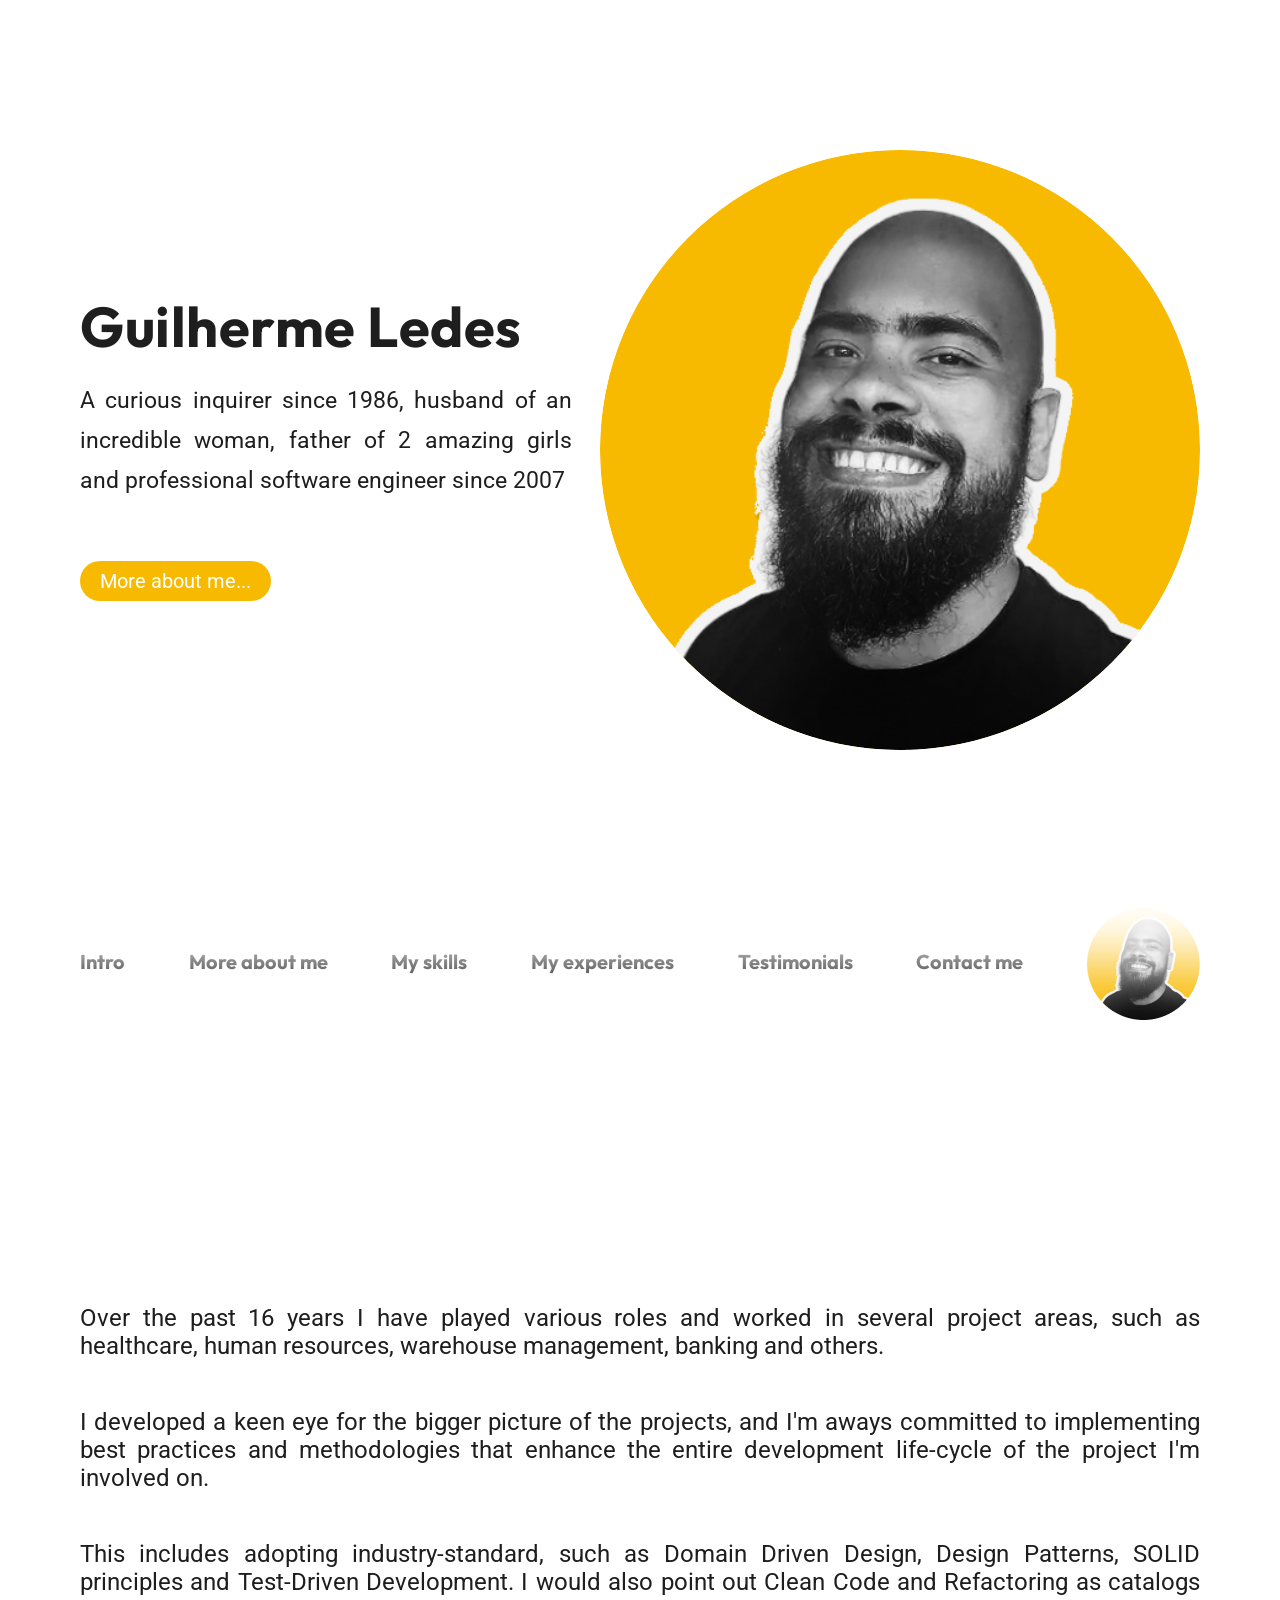
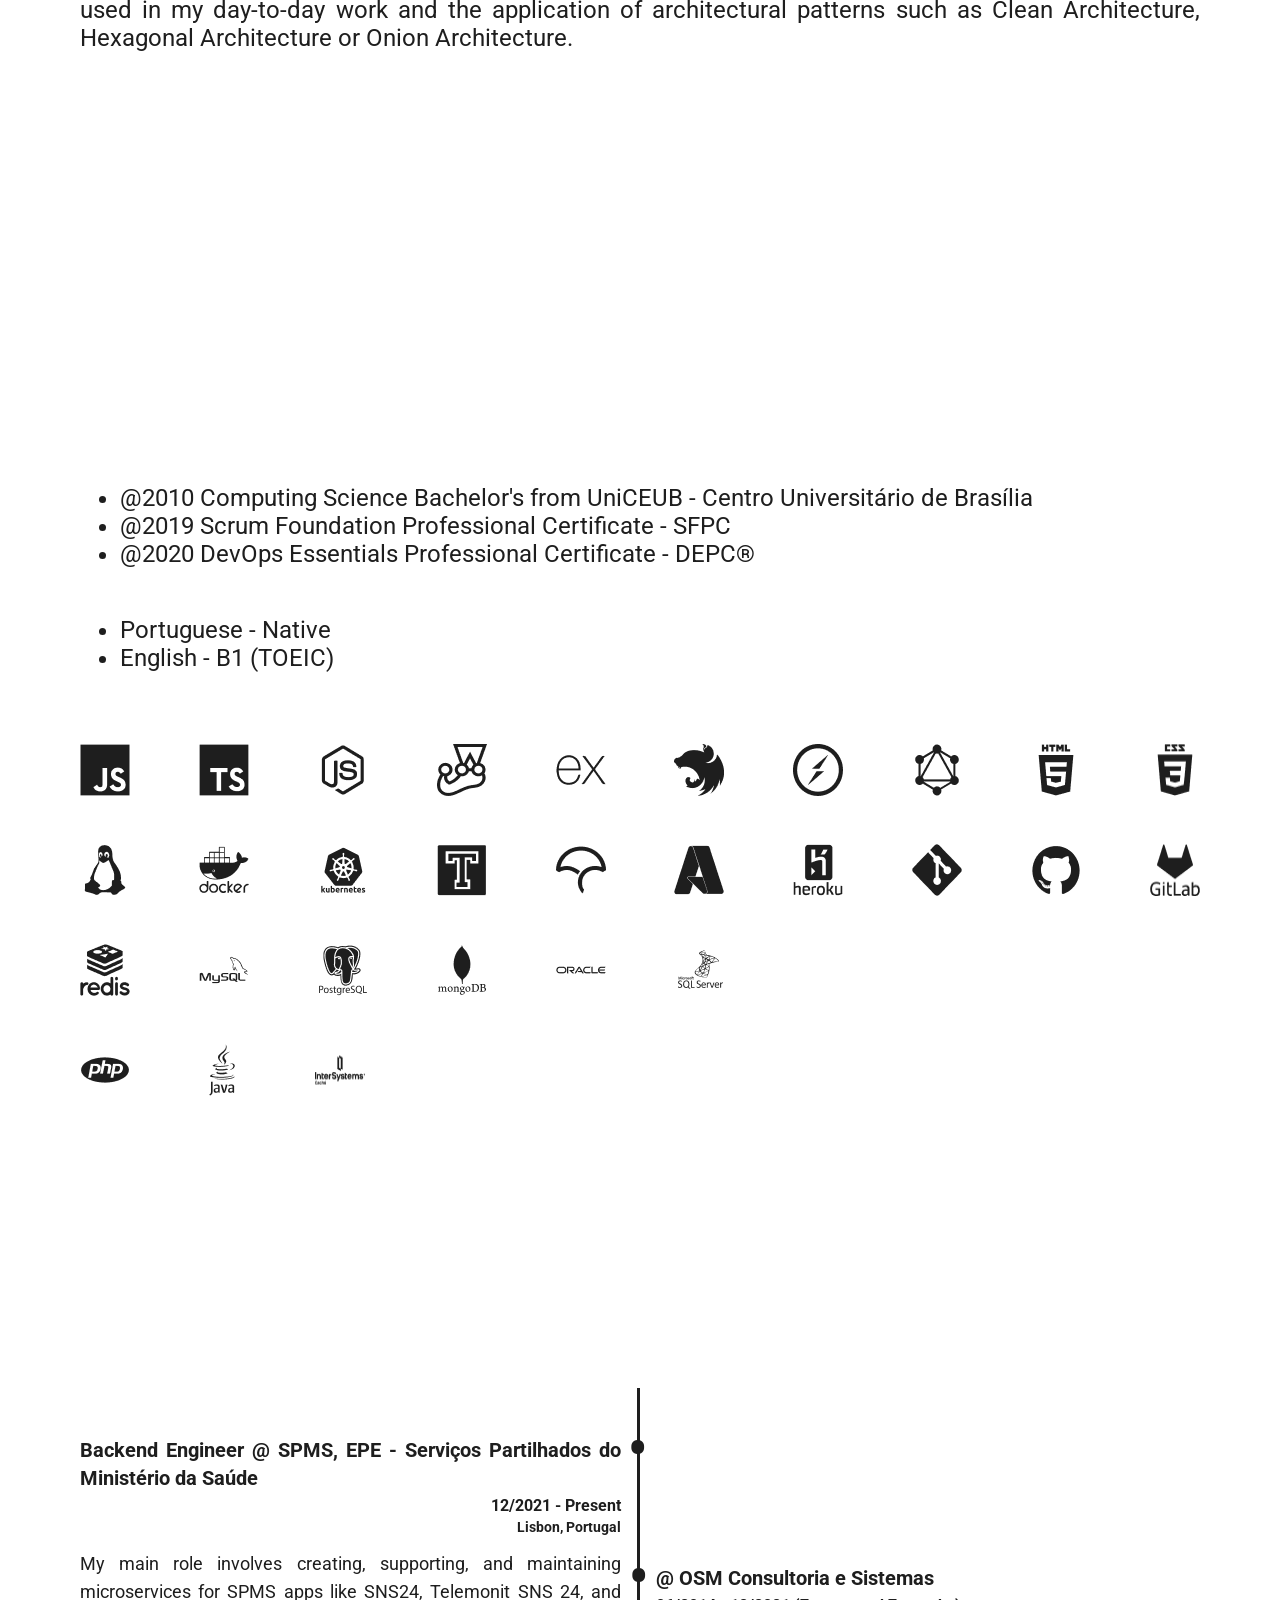
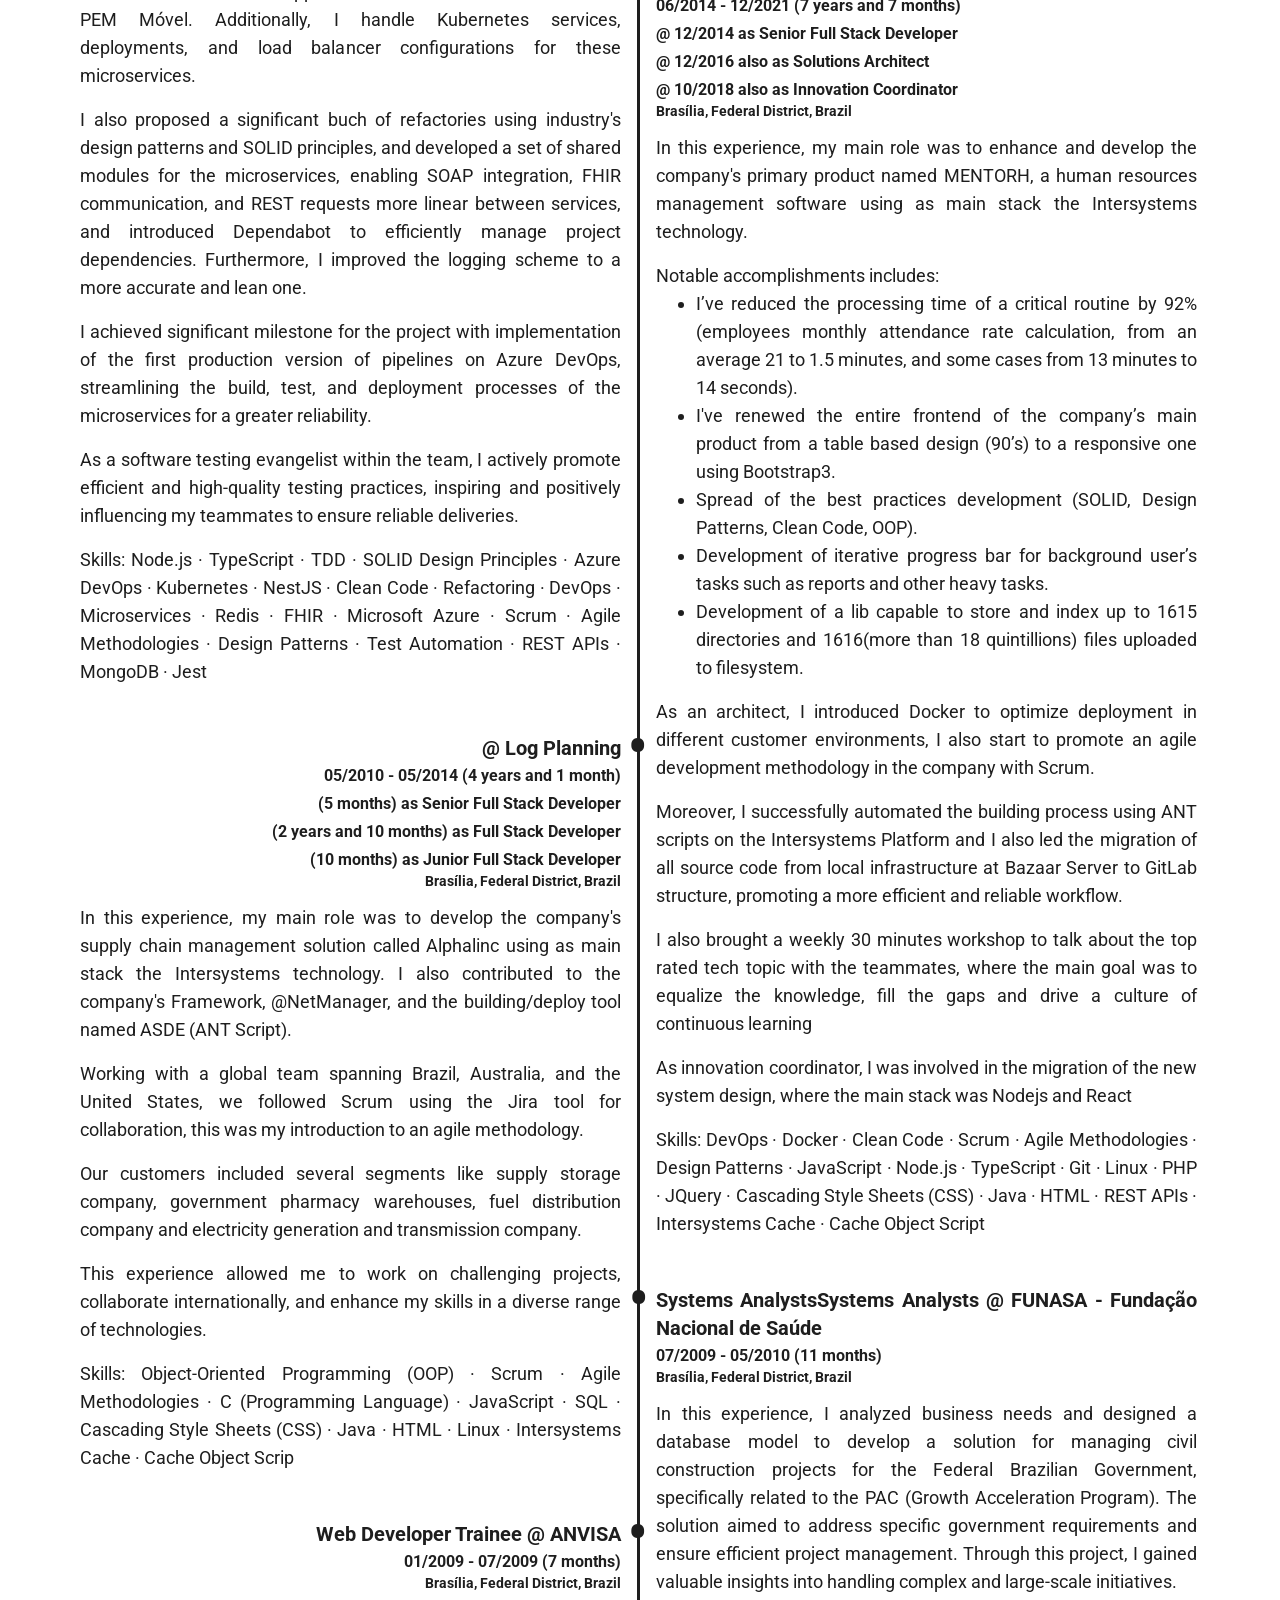
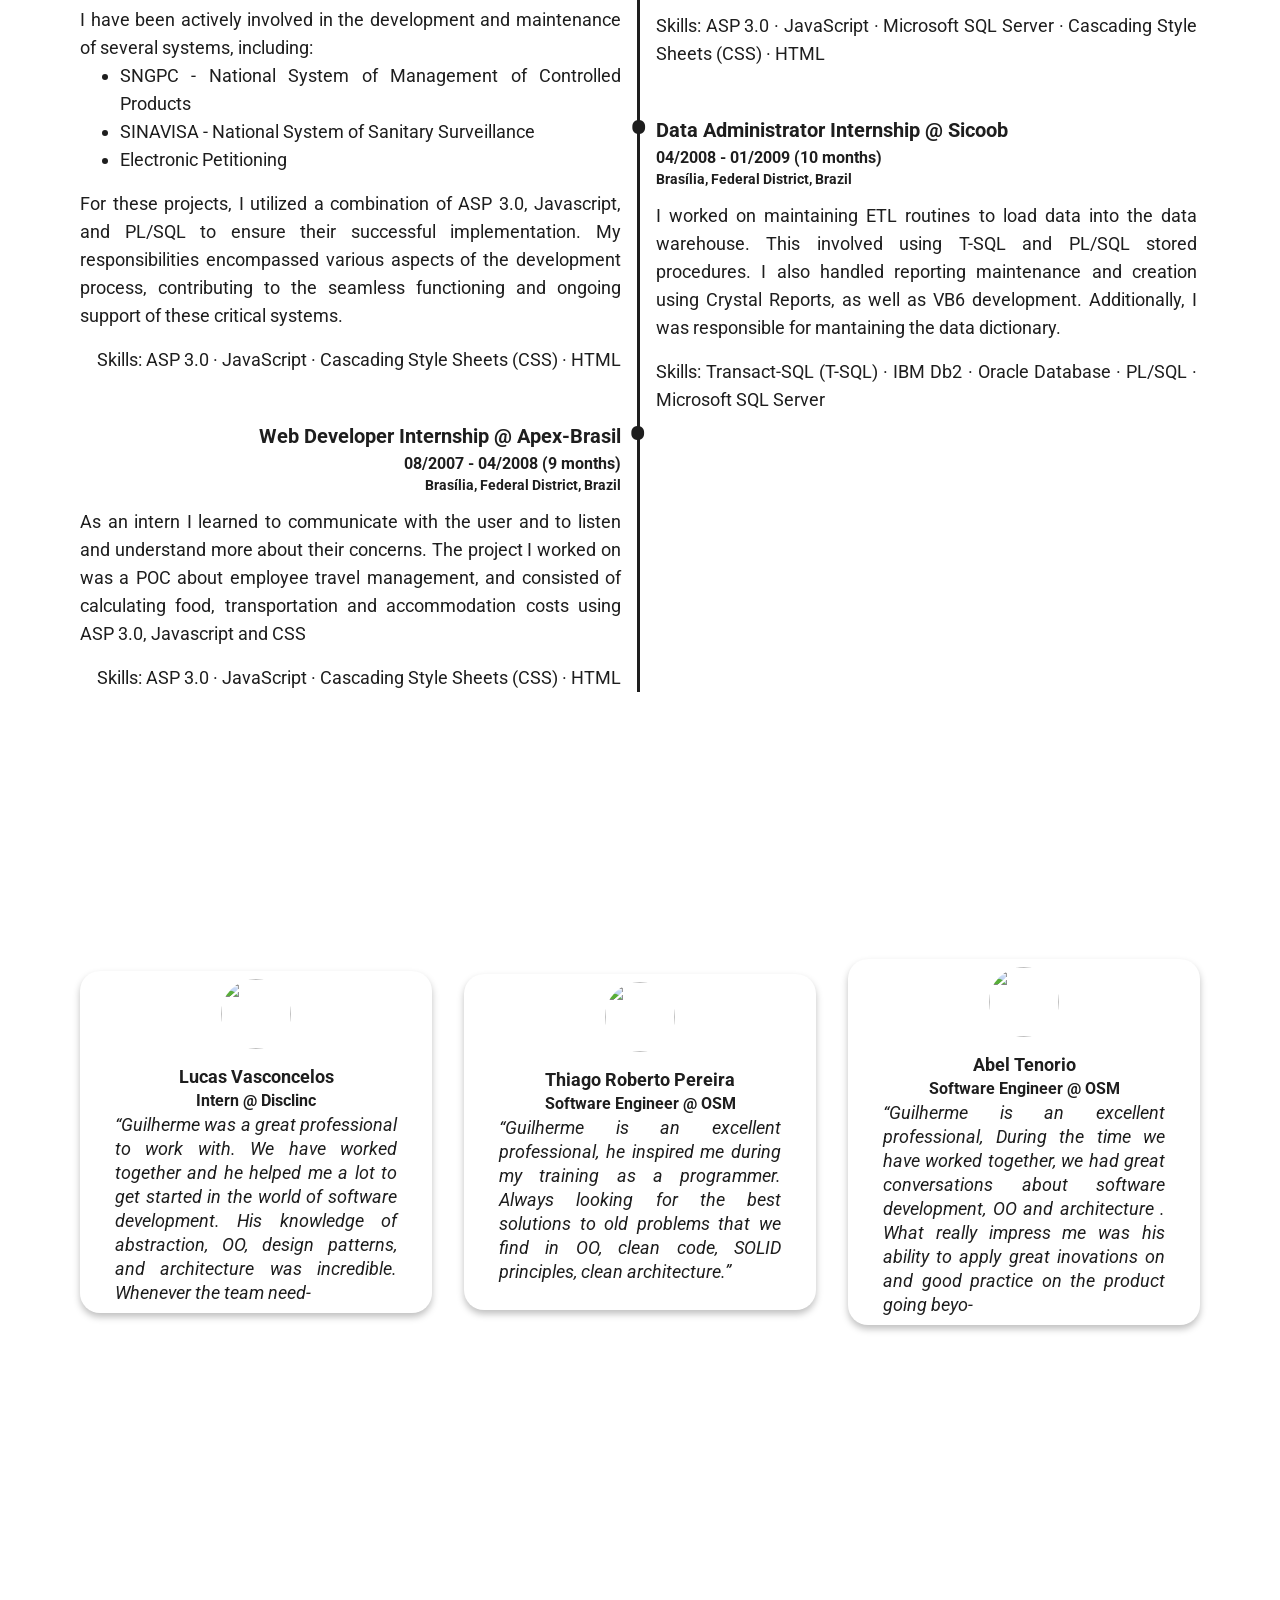
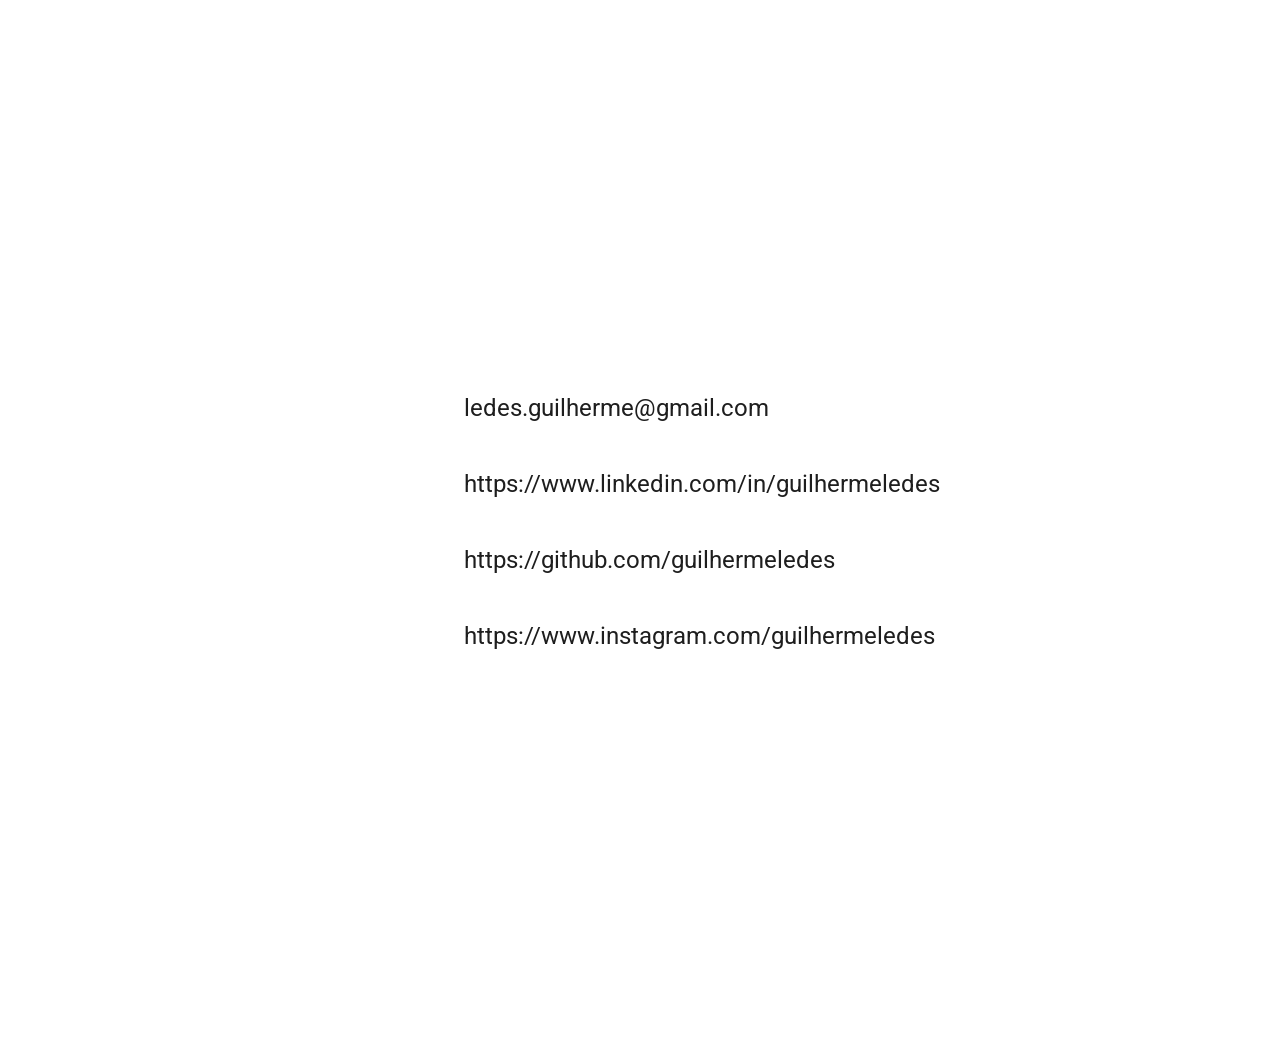
==== index.html @ 3aa0cb83 "feat: add personal landing page" ====
<!DOCTYPE html>
<html lang="en">

<head>
    <meta charset="UTF-8">
    <meta http-equiv="X-UA-Compatible" content="IE=edge">
    <meta name="viewport" content="width=device-width, initial-scale=1.0">
    <title>Guilherme Ledes</title>
    <link rel="preconnect" href="https://fonts.googleapis.com">
    <link rel="preconnect" href="https://fonts.gstatic.com" crossorigin>
    <link rel="stylesheet" href="https://fonts.googleapis.com/css2?family=Outfit&family=Roboto">
    <link rel="stylesheet" href="assets/style.css">
</head>

<body>
    <section id="intro">
        <div>
            <h1>Guilherme Ledes</h1>
            <p>A curious inquirer since 1986, husband of an incredible woman, father of 2 amazing girls and professional software engineer since 2007</p>
            <a href="#more-about-me">More about me...</a>
        </div>
        <img src="assets/foto-de-perfil-1.png" alt="Guilherme Ledes">
    </section>
    <nav>
        <ul>
            <li><a href="#intro">Intro</a></li>
            <li><a href="#more-about-me">More about me</a></li>
            <li><a href="#my-skills">My skills</a></li>
            <li><a href="#my-experiences">My experiences</a></li>
            <li><a href="#testimonials">Testimonials</a></li>
            <li><a href="#contact-me">Contact me</a></li>
            <img src="assets/foto-de-perfil.png" alt="Guilherme Ledes">
        </ul>
    </nav>
    <section id="more-about-me">
        <p>Over the past 16 years I have played various roles and worked in several project areas, such as healthcare, human resources, warehouse management, banking and others.</p>
        <p>I developed a keen eye for the bigger picture of the projects, and I'm aways committed to implementing best practices and methodologies that enhance the entire development life-cycle of the project I'm involved on.</p>
        <p>This includes adopting industry-standard, such as Domain Driven Design, Design Patterns, SOLID principles and Test-Driven Development. I would also point out Clean Code and Refactoring as catalogs used in my day-to-day work and the application
            of architectural patterns such as Clean Architecture, Hexagonal Architecture or Onion Architecture.</p>
    </section>
    <section id="my-skills">
        <div>
            <ul>
                <li>
                    @2010 Computing Science Bachelor's from UniCEUB - Centro Universitário de Brasília
                </li>
                <li>
                    @2019 Scrum Foundation Professional Certificate - SFPC
                </li>
                <li>
                    @2020 DevOps Essentials Professional Certificate - DEPC®
                </li>
            </ul>
            <ul>
                <li>
                    Portuguese - Native
                </li>
                <li>
                    English - B1 (TOEIC)
                </li>

            </ul>
            <div>
                <img src="assets/icons/js.png" alt="js">
                <img src="assets/icons/ts.png" alt="ts">
                <img src="assets/icons/nodejs.png" alt="nodejs">
                <img src="assets/icons/jest.png" alt="jest">
                <img src="assets/icons/express.png" alt="express">
                <img src="assets/icons/nestjs.png" alt="nestjs">
                <img src="assets/icons/socket-io.png" alt="socket-io">
                <img src="assets/icons/graphql.png" alt="graphql">
                <img src="assets/icons/html.png" alt="html">
                <img src="assets/icons/css.png" alt="css">
            </div>
            <div>
                <img src="assets/icons/linux.png" alt="linux">
                <img src="assets/icons/docker.png" alt="docker">
                <img src="assets/icons/kubernetes.png" alt="kubernetes">
                <img src="assets/icons/travis.png" alt="travis">
                <img src="assets/icons/codecov.png" alt="codecov">
                <img src="assets/icons/azure.png" alt="azure">
                <img src="assets/icons/heroku.png" alt="heroku">
                <img src="assets/icons/git.png" alt="git">
                <img src="assets/icons/github.png" alt="github">
                <img src="assets/icons/gitlab.png" alt="gitlab">
            </div>
            <div class="six-skills">
                <img src="assets/icons/redis.png" alt="redis">
                <img src="assets/icons/mysql.png" alt="mysql">
                <img src="assets/icons/postgres.png" alt="postgres">
                <img src="assets/icons/mongodb.png" alt="mongodb">
                <img src="assets/icons/oracle.png" alt="oracle">
                <img src="assets/icons/ms-sql.png" alt="ms-sql">
            </div>
            <div class="three-skills">
                <img src="assets/icons/php.png" alt="php">
                <img src="assets/icons/java.png" alt="java">
                <img src="assets/icons/intersystems.png" alt="intersystems">
            </div>
        </div>
    </section>
    <section id="my-experiences">
        <div class="left-experiences">
            <div class="experience">
                <h2>Backend Engineer @ SPMS, EPE - Serviços Partilhados do Ministério da Saúde</h2>
                <h3>12/2021 - Present</h3>
                <h4>Lisbon, Portugal</h4>
                <p>My main role involves creating, supporting, and maintaining microservices for SPMS apps like SNS24, Telemonit SNS 24, and PEM Móvel. Additionally, I handle Kubernetes services, deployments, and load balancer configurations for these microservices.</p>
                <p>I also proposed a significant buch of refactories using industry's design patterns and SOLID principles, and developed a set of shared modules for the microservices, enabling SOAP integration, FHIR communication, and REST requests more
                    linear between services, and introduced Dependabot to efficiently manage project dependencies. Furthermore, I improved the logging scheme to a more accurate and lean one.</p>
                <p>I achieved significant milestone for the project with implementation of the first production version of pipelines on Azure DevOps, streamlining the build, test, and deployment processes of the microservices for a greater reliability.</p>
                <p>As a software testing evangelist within the team, I actively promote efficient and high-quality testing practices, inspiring and positively influencing my teammates to ensure reliable deliveries.</p>
                <p>Skills: Node.js · TypeScript · TDD · SOLID Design Principles · Azure DevOps · Kubernetes · NestJS · Clean Code · Refactoring · DevOps · Microservices · Redis · FHIR · Microsoft Azure · Scrum · Agile Methodologies · Design Patterns · Test
                    Automation · REST APIs · MongoDB · Jest</p>
            </div>
            <div class="experience">
                <h2>@ Log Planning</h2>
                <h3>05/2010 - 05/2014 (4 years and 1 month)</h3>
                <h3>(5 months) as Senior Full Stack Developer</h3>
                <h3>(2 years and 10 months) as Full Stack Developer</h3>
                <h3>(10 months) as Junior Full Stack Developer</h3>
                <h4>Brasília, Federal District, Brazil</h4>
                <p>In this experience, my main role was to develop the company's supply chain management solution called Alphalinc using as main stack the Intersystems technology. I also contributed to the company's Framework, @NetManager, and the building/deploy
                    tool named ASDE (ANT Script).</p>
                <p>
                    Working with a global team spanning Brazil, Australia, and the United States, we followed Scrum using the Jira tool for collaboration, this was my introduction to an agile methodology.
                </p>
                <p>
                    Our customers included several segments like supply storage company, government pharmacy warehouses, fuel distribution company and electricity generation and transmission company.
                </p>
                <p>
                    This experience allowed me to work on challenging projects, collaborate internationally, and enhance my skills in a diverse range of technologies.
                </p>
                <p>
                    Skills: Object-Oriented Programming (OOP) · Scrum · Agile Methodologies · C (Programming Language) · JavaScript · SQL · Cascading Style Sheets (CSS) · Java · HTML · Linux · Intersystems Cache · Cache Object Scrip
                </p>
            </div>
            <div class="experience">
                <h2>Web Developer Trainee @ ANVISA</h2>
                <h3>01/2009 - 07/2009 (7 months)</h3>
                <h4>Brasília, Federal District, Brazil</h4>
                <p>I have been actively involved in the development and maintenance of several systems, including:</p>
                <ul>
                    <li>
                        SNGPC - National System of Management of Controlled Products
                    </li>
                    <li>
                        SINAVISA - National System of Sanitary Surveillance
                    </li>
                    <li>
                        Electronic Petitioning
                    </li>
                </ul>
                <p>For these projects, I utilized a combination of ASP 3.0, Javascript, and PL/SQL to ensure their successful implementation. My responsibilities encompassed various aspects of the development process, contributing to the seamless functioning
                    and ongoing support of these critical systems.</p>
                <p>Skills: ASP 3.0 · JavaScript · Cascading Style Sheets (CSS) · HTML </p>
            </div>
            <div class="experience">
                <h2>Web Developer Internship @ Apex-Brasil</h2>
                <h3>08/2007 - 04/2008 (9 months)</h3>
                <h4>Brasília, Federal District, Brazil</h4>
                <p>As an intern I learned to communicate with the user and to listen and understand more about their concerns. The project I worked on was a POC about employee travel management, and consisted of calculating food, transportation and accommodation
                    costs using ASP 3.0, Javascript and CSS</p>
                <p>Skills: ASP 3.0 · JavaScript · Cascading Style Sheets (CSS) · HTML </p>
            </div>
        </div>
        <div class="right-experiences">
            <div></div>
            <div class="experience">
                <h2>@ OSM Consultoria e Sistemas</h2>
                <h3>06/2014 - 12/2021 (7 years and 7 months)</h3>
                <h3>@ 12/2014 as Senior Full Stack Developer</h3>
                <h3>@ 12/2016 also as Solutions Architect</h3>
                <h3>@ 10/2018 also as Innovation Coordinator</h3>
                <h4>Brasília, Federal District, Brazil</h4>
                <p>In this experience, my main role was to enhance and develop the company's primary product named MENTORH, a human resources management software using as main stack the Intersystems technology.</p>
                <p>Notable accomplishments includes:</p>
                <ul>
                    <li>
                        I’ve reduced the processing time of a critical routine by 92% (employees monthly attendance rate calculation, from an average 21 to 1.5 minutes, and some cases from 13 minutes to 14 seconds).
                    </li>
                    <li>
                        I've renewed the entire frontend of the company’s main product from a table based design (90’s) to a responsive one using Bootstrap3.
                    </li>
                    <li>
                        Spread of the best practices development (SOLID, Design Patterns, Clean Code, OOP).
                    </li>
                    <li>
                        Development of iterative progress bar for background user’s tasks such as reports and other heavy tasks.
                    </li>
                    <li>
                        Development of a lib capable to store and index up to 1615 directories and 1616(more than 18 quintillions) files uploaded to filesystem. </ul>
                </li>
                <p>As an architect, I introduced Docker to optimize deployment in different customer environments, I also start to promote an agile development methodology in the company with Scrum.</p>
                <p>Moreover, I successfully automated the building process using ANT scripts on the Intersystems Platform and I also led the migration of all source code from local infrastructure at Bazaar Server to GitLab structure, promoting a more efficient
                    and reliable workflow.</p>
                <p>I also brought a weekly 30 minutes workshop to talk about the top rated tech topic with the teammates, where the main goal was to equalize the knowledge, fill the gaps and drive a culture of continuous learning</p>
                <p>As innovation coordinator, I was involved in the migration of the new system design, where the main stack was Nodejs and React</p>
                <p>Skills: DevOps · Docker · Clean Code · Scrum · Agile Methodologies · Design Patterns · JavaScript · Node.js · TypeScript · Git · Linux · PHP · JQuery · Cascading Style Sheets (CSS) · Java · HTML · REST APIs · Intersystems Cache · Cache
                    Object Script</p>
            </div>
            <div class="experience">
                <h2>Systems AnalystsSystems Analysts @ FUNASA - Fundação Nacional de Saúde</h2>
                <h3>07/2009 - 05/2010 (11 months)</h3>
                <h4>Brasília, Federal District, Brazil</h4>
                <p>In this experience, I analyzed business needs and designed a database model to develop a solution for managing civil construction projects for the Federal Brazilian Government, specifically related to the PAC (Growth Acceleration Program).
                    The solution aimed to address specific government requirements and ensure efficient project management. Through this project, I gained valuable insights into handling complex and large-scale initiatives.</p>
                <p>Skills: ASP 3.0 · JavaScript · Microsoft SQL Server · Cascading Style Sheets (CSS) · HTML</p>
            </div>
            <div class="experience">
                <h2>Data Administrator Internship @ Sicoob</h2>
                <h3>04/2008 - 01/2009 (10 months)</h3>
                <h4>Brasília, Federal District, Brazil</h4>
                <p>I worked on maintaining ETL routines to load data into the data warehouse. This involved using T-SQL and PL/SQL stored procedures. I also handled reporting maintenance and creation using Crystal Reports, as well as VB6 development. Additionally,
                    I was responsible for mantaining the data dictionary.</p>
                <p>Skills: Transact-SQL (T-SQL) · IBM Db2 · Oracle Database · PL/SQL · Microsoft SQL Server</p>
            </div>
        </div>
    </section>
    <section id="testimonials">
        <a class="testimonial" href="https://www.linkedin.com/in/lucas-vasconcelos-064777156" target="_blank">
            <img src="https://media.licdn.com/dms/image/C5603AQEi9n1zplC2JQ/profile-displayphoto-shrink_100_100/0/1517095957771?e=1696464000&v=beta&t=5NtDsDmkCZgE4U6xalNyiJpvaQ2E66qaDrFxIyHQPOE">
            <h2>Lucas Vasconcelos</h2>
            <h3>Intern @ Disclinc</h3>
            <p>“Guilherme was a great professional to work with. We have worked together and he helped me a lot to get started in the world of software development. His knowledge of abstraction, OO, design patterns, and architecture was incredible. Whenever
                the team need-</p>
            <div class="wrapper">
                <div class="inner">
                    <p> ed him, he was prepared to do his best, even during hard times. He always kept the team motivated and shared his knowledge, always focusing to innovate. Moreover, Guilherme is an expert on agile development methodologies and database
                        management. He was an inspiration to me and I highly recommend him to any project.”</p>
                </div>
            </div>
        </a>
        <a class="testimonial" href="https://www.linkedin.com/in/thiago-roberto-pereira-2b2a89106" target="_blank">
            <img src="https://media.licdn.com/dms/image/D4D03AQHsuhwY2XEJ1w/profile-displayphoto-shrink_100_100/0/1681481942466?e=1696464000&v=beta&t=Ebp7AIbtWsjms3LEbf5Uhr4Gq9mOhhFIZVEYD4qL0A0">
            <h2>Thiago Roberto Pereira</h2>
            <h3>Software Engineer @ OSM</h3>
            <p>“Guilherme is an excellent professional, he inspired me during my training as a programmer. Always looking for the best solutions to old problems that we find in OO, clean code, SOLID principles, clean architecture.”</p>
        </a>
        <a class="testimonial" href="https://www.linkedin.com/in/abel-tenorio-6ba6a294" target="_blank">
            <img src="https://media.licdn.com/dms/image/D4D03AQEBxBmK6xZRrQ/profile-displayphoto-shrink_100_100/0/1680721619352?e=1696464000&v=beta&t=t3938DzyM30eKMIpycIKDynnHBSCip5aTCoPNTgCFVc">
            <h2>Abel Tenorio</h2>
            <h3>Software Engineer @ OSM</h3>
            <p>“Guilherme is an excellent professional, During the time we have worked together, we had great conversations about software development, OO and architecture . What really impress me was his ability to apply great inovations on and good practice
                on the product going beyo-</p>
            <div class="wrapper">
                <div class="inner">
                    <p>nd the current paradigma of the system currently developed. A lot of sofisticated solutions were implemented by him during the time we have worked together, all i have to say about this guy is: He can be quite an aquisition for your
                        team.”
                    </p>
                </div>
            </div>
        </a>
    </section>
    <section id="contact-me">
        <a href="mailto:ledes.guilherme@gmail.com" target="_blank">
            <i class="far fa-envelope"></i>ledes.guilherme@gmail.com
        </a>
        <a href="https://www.linkedin.com/in/guilhermeledes" target="_blank">
            <i class="fab fa-linkedin"></i>https://www.linkedin.com/in/guilhermeledes
        </a>
        <a href="https://github.com/guilhermeledes" target="_blank">
            <i class="fab fa-github"></i>https://github.com/guilhermeledes
        </a>
        <a href="https://www.instagram.com/guilhermeledes" target="_blank">
            <i class="fab fa-instagram"></i>https://www.instagram.com/guilhermeledes
        </a>
    </section>
    <footer></footer>
</body>
<script src="https://kit.fontawesome.com/8196fb9551.js" crossorigin="anonymous"></script>

</html>
---- assets/style.css ----
:root {
    --primary-color: #f8ba00;
    --dark: #1e1e1e;
    --light: #ffffff;
}

body {
    margin: 0;
    font-family: Roboto, sans-serif;
    color: var(--dark);
    display: flex;
    align-items: center;
    justify-content: center;
    flex-direction: column;
    text-align: justify;
    font-size: 1.5rem;
    font-style: normal;
    font-weight: 400;
    line-height: 1.75rem;
}

body * {
    transition: all 500ms ease-in-out;
}

a {
    text-decoration: none;
    color: inherit;
}

section {
    min-height: 100vh;
    min-height: 100svh;
    width: 70rem;
    position: relative;
    display: flex;
    justify-content: center;
}

nav {
    display: flex;
    width: 100%;
    height: 8rem;
    justify-content: center;
    align-items: center;
    flex-shrink: 0;
    background-color: var(--light);
    box-shadow: 0 0 3rem 3rem var(--light);
    position: sticky;
    top: 0;
    z-index: 1;
}

footer {
    display: flex;
    width: 100%;
    justify-content: center;
    background-color: var(--light);
    box-shadow: 0 0 4rem 4rem var(--light);
    position: sticky;
    bottom: 0;
    z-index: 1;
}

nav ul {
    display: flex;
    height: 100%;
    justify-content: space-between;
    align-items: center;
    list-style: none;
    padding: 0;
    margin: 0;
    width: 70rem;
    height: 7rem;
    flex-shrink: 0;
    color: #000;
    font-family: Outfit;
    font-size: 1.25rem;
    font-style: normal;
    font-weight: 700
}

nav ul li {
    border-bottom: var(--light) solid 0.25rem;
}

nav ul li:hover {
    border-bottom: var(--primary-color) solid 0.25rem;
}

#intro {
    height: 100vh;
    height: 100svh;
    align-items: center;
    justify-content: space-between;
}

#intro * {
    margin: 0;
}

#intro a {
    display: flex;
    padding: 0 1.25rem;
    flex-direction: column;
    border-radius: 2.6875rem;
    background: var(--primary-color);
    color: var(--light);
    margin-top: 3.75rem;
    font-size: 20px;
}

#intro>div {
    display: flex;
    width: 30.75rem;
    height: 19.125rem;
    flex-direction: column;
    align-items: flex-start;
    flex-shrink: 0;
    font-size: 1.4375rem;
    font-style: normal;
    font-weight: 400;
    line-height: 2.5rem;
}

#intro h1 {
    display: flex;
    font-family: Outfit;
    font-size: 3.5rem;
    font-style: normal;
    font-weight: 700;
    line-height: 3.75rem;
    letter-spacing: 0.03125rem;
    margin-bottom: 1.5rem;
}

#intro img {
    width: 37.5rem;
    height: 37.5rem;
    flex-shrink: 0;
}

#more-about-me,
#my-skills,
#my-skills>div {
    display: flex;
    flex-direction: column;
}

#my-skills div {
    display: flex;
}

#my-skills>div div {
    justify-content: space-between;
    padding-top: 3rem;
}

.six-skills {
    width: calc(70rem - 29.688rem);
}

.three-skills {
    width: calc(70rem - 52.188rem);
}

#my-experiences {
    padding-top: 10rem;
}

#my-experiences>div {
    display: flex;
    flex-direction: column;
    align-items: flex-start;
}

#my-experiences h2,
#my-experiences h3,
#my-experiences h4 {
    margin: 0;
}

#my-experiences h2 {
    font-weight: bold;
    font-size: 20px;
}

#my-experiences h3 {
    font-weight: bold;
    font-size: 16px;
}

#my-experiences h4 {
    font-weight: bold;
    font-size: 14px;
    line-height: 14px;
}

#my-experiences p {
    font-size: 18px;
}

#my-experiences div {
    display: flex;
    flex-direction: column;
}

.right-experiences {
    right: 3px;
    position: relative;
}

.right-experiences>div:first-of-type {
    margin-bottom: 8rem;
}

.right-experiences>div {
    border-left: 3px solid var(--dark);
}

.left-experiences>div {
    border-right: 3px solid var(--dark);
    align-items: end;
}

.experience {
    padding-top: 3rem;
}

.experience p {
    margin: 1rem 0 0 0;
}

.experience:before {
    content: "•";
    font-size: 4rem;
    margin: 0px -28px;
    position: absolute;
}

.left-experiences .experience {
    padding-right: 16px;
}

.right-experiences .experience {
    padding-left: 16px;
}

.left-experiences,
.right-experiences {
    width: 50%;
}

.experience ul {
    margin: 0;
    font-size: 18px;
}

#testimonials {
    align-items: center;
    gap: 2rem;
}

.testimonial {
    display: flex;
    flex-direction: column;
    align-items: center;
    justify-content: flex-start;
    width: 20rem;
    min-height: 20rem;
    padding: 0.5rem 2rem;
    border-radius: 1.25rem;
    background: var(--light);
    box-shadow: 0px 4px 7px rgba(0, 0, 0, 0.25)
}

.testimonial:hover {
    transform-origin: top;
    transform: translateY(-10px);
}

.testimonial .wrapper {
    display: grid;
    grid-template-rows: 0fr
}

.testimonial .inner {
    overflow: hidden;
}

.testimonial:hover .wrapper {
    grid-template-rows: 1fr;
}

.testimonial img {
    width: 4.375rem;
    height: 4.375rem;
    border-radius: 50%;
    margin-bottom: 1rem;
}

.testimonial p {
    font-size: 18px;
    font-style: italic;
    line-height: 1.5rem;
    margin: 0;
    flex-grow: 1;
    hyphens: auto;
    padding: 0 3px;
}

.testimonial h3 {
    font-size: 16px;
    font-weight: bold;
    line-height: 1.5rem;
    margin: 0;
}

.testimonial h2 {
    font-size: 18px;
    font-weight: bold;
    line-height: 1.5rem;
    margin: 0;
}

#contact-me {
    display: flex;
    flex-direction: column;
    align-items: start;
    justify-content: center;
    padding: 5rem 0;
    gap: 3rem;
}

#contact-me a {
    margin-left: 20rem;
    align-items: center;
    display: flex;
    gap: 1rem;
}

#contact-me i {
    font-size: 3rem;
    width: 48px;
    text-align: center;
}
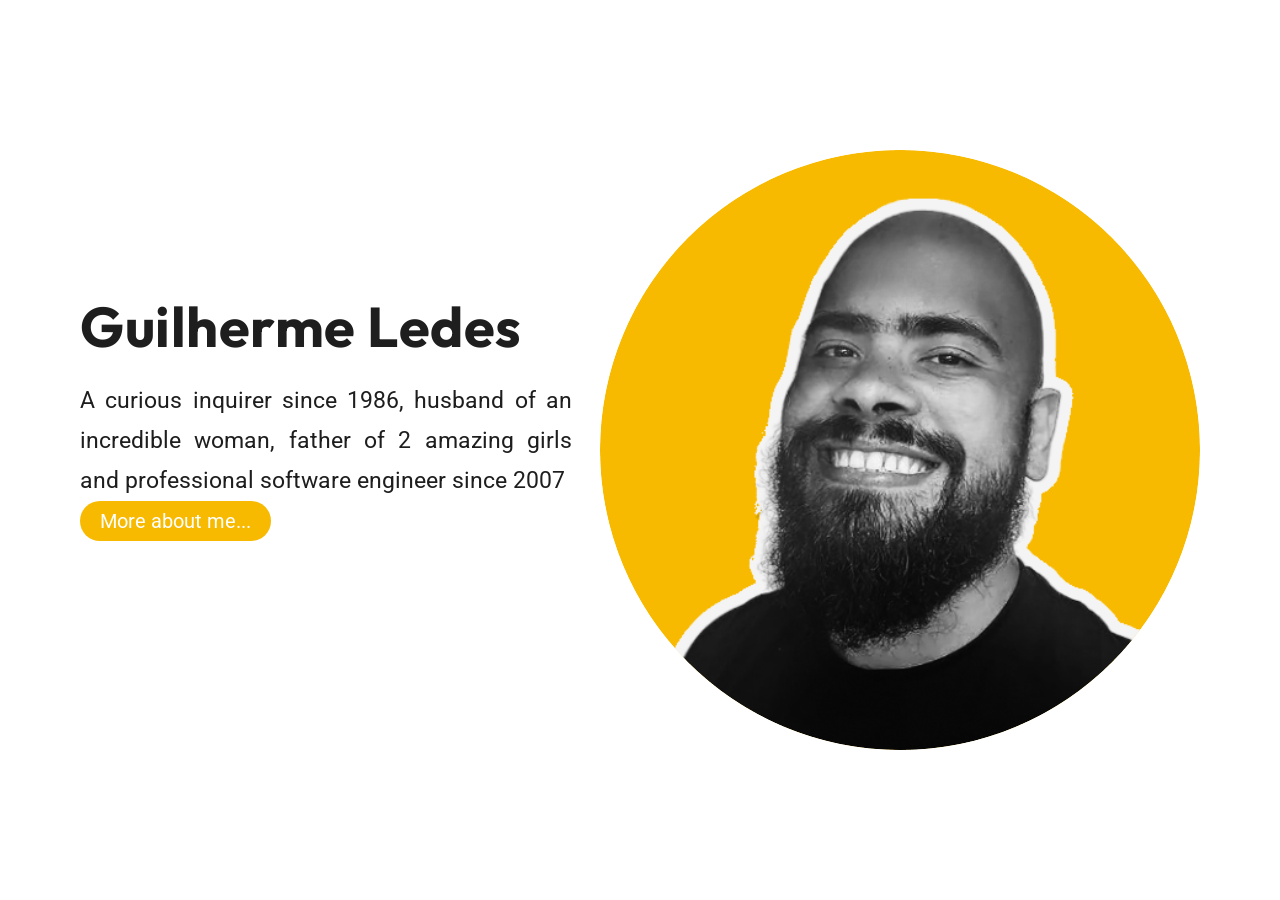
==== commit c75cd0d4: "feat: add responsive style" ====
--- a/index.html
+++ b/index.html
@@ -6,106 +6,107 @@
     <meta http-equiv="X-UA-Compatible" content="IE=edge">
     <meta name="viewport" content="width=device-width, initial-scale=1.0">
     <title>Guilherme Ledes</title>
+    <link rel="icon" href="assets/foto-de-perfil.png" type="image/png">
+    <link rel="stylesheet" href="assets/style.css">
     <link rel="preconnect" href="https://fonts.googleapis.com">
     <link rel="preconnect" href="https://fonts.gstatic.com" crossorigin>
     <link rel="stylesheet" href="https://fonts.googleapis.com/css2?family=Outfit&family=Roboto">
-    <link rel="stylesheet" href="assets/style.css">
+    <script src="https://kit.fontawesome.com/8196fb9551.js" crossorigin="anonymous"></script>
+    <script defer src="assets/script.js"></script>
 </head>
 
 <body>
-    <section id="intro">
-        <div>
-            <h1>Guilherme Ledes</h1>
-            <p>A curious inquirer since 1986, husband of an incredible woman, father of 2 amazing girls and professional software engineer since 2007</p>
-            <a href="#more-about-me">More about me...</a>
-        </div>
-        <img src="assets/foto-de-perfil-1.png" alt="Guilherme Ledes">
-    </section>
-    <nav>
-        <ul>
-            <li><a href="#intro">Intro</a></li>
-            <li><a href="#more-about-me">More about me</a></li>
-            <li><a href="#my-skills">My skills</a></li>
-            <li><a href="#my-experiences">My experiences</a></li>
-            <li><a href="#testimonials">Testimonials</a></li>
-            <li><a href="#contact-me">Contact me</a></li>
-            <img src="assets/foto-de-perfil.png" alt="Guilherme Ledes">
-        </ul>
-    </nav>
-    <section id="more-about-me">
-        <p>Over the past 16 years I have played various roles and worked in several project areas, such as healthcare, human resources, warehouse management, banking and others.</p>
-        <p>I developed a keen eye for the bigger picture of the projects, and I'm aways committed to implementing best practices and methodologies that enhance the entire development life-cycle of the project I'm involved on.</p>
-        <p>This includes adopting industry-standard, such as Domain Driven Design, Design Patterns, SOLID principles and Test-Driven Development. I would also point out Clean Code and Refactoring as catalogs used in my day-to-day work and the application
-            of architectural patterns such as Clean Architecture, Hexagonal Architecture or Onion Architecture.</p>
-    </section>
-    <section id="my-skills">
-        <div>
+    <div id="container">
+        <section id="intro">
+            <div>
+                <h1>Guilherme Ledes</h1>
+                <p>A curious inquirer since 1986, husband of an incredible woman, father of 2 amazing girls and professional software engineer since 2007</p>
+                <a href="#more-about-me">More about me...</a>
+            </div>
+            <img src="assets/foto-de-perfil-1.png" alt="Guilherme Ledes">
+        </section>
+        <nav>
+            <input type="checkbox" id="toggle-menu-check">
+            <label for="toggle-menu-check" id="toggle-menu">
+          <i class="fas fa-bars"></i>
+        </label>
             <ul>
-                <li>
-                    @2010 Computing Science Bachelor's from UniCEUB - Centro Universitário de Brasília
-                </li>
-                <li>
-                    @2019 Scrum Foundation Professional Certificate - SFPC
-                </li>
-                <li>
-                    @2020 DevOps Essentials Professional Certificate - DEPC®
-                </li>
+                <li><a href="#more-about-me">More about me</a></li>
+                <li><a href="#my-skills">My skills</a></li>
+                <li><a href="#my-experiences">My experiences</a></li>
+                <li><a href="#testimonials">Testimonials</a></li>
+                <li><a href="#contact-me">Contact me</a></li>
+                <a href="#intro"><img src="assets/foto-de-perfil.png" alt="Guilherme Ledes"></a>
             </ul>
-            <ul>
-                <li>
-                    Portuguese - Native
-                </li>
-                <li>
-                    English - B1 (TOEIC)
-                </li>
-
-            </ul>
+        </nav>
+        <section id="more-about-me">
+            <p>Over the past 16 years I have played various roles and worked in several project areas, such as healthcare, human resources, warehouse management, banking and others.</p>
+            <p>I developed a keen eye for the bigger picture of the projects, and I'm aways committed to implementing best practices and methodologies that enhance the entire development life-cycle of the project I'm involved on.</p>
+            <p>This includes adopting industry-standard, such as Domain Driven Design, Design Patterns, SOLID principles and Test-Driven Development. I would also point out Clean Code and Refactoring as catalogs used in my day-to-day work and the application
+                of architectural patterns such as Clean Architecture, Hexagonal Architecture or Onion Architecture.</p>
+        </section>
+        <section id="my-skills">
             <div>
-                <img src="assets/icons/js.png" alt="js">
-                <img src="assets/icons/ts.png" alt="ts">
-                <img src="assets/icons/nodejs.png" alt="nodejs">
-                <img src="assets/icons/jest.png" alt="jest">
-                <img src="assets/icons/express.png" alt="express">
-                <img src="assets/icons/nestjs.png" alt="nestjs">
-                <img src="assets/icons/socket-io.png" alt="socket-io">
-                <img src="assets/icons/graphql.png" alt="graphql">
-                <img src="assets/icons/html.png" alt="html">
-                <img src="assets/icons/css.png" alt="css">
-            </div>
-            <div>
-                <img src="assets/icons/linux.png" alt="linux">
-                <img src="assets/icons/docker.png" alt="docker">
-                <img src="assets/icons/kubernetes.png" alt="kubernetes">
-                <img src="assets/icons/travis.png" alt="travis">
-                <img src="assets/icons/codecov.png" alt="codecov">
-                <img src="assets/icons/azure.png" alt="azure">
-                <img src="assets/icons/heroku.png" alt="heroku">
-                <img src="assets/icons/git.png" alt="git">
-                <img src="assets/icons/github.png" alt="github">
-                <img src="assets/icons/gitlab.png" alt="gitlab">
-            </div>
-            <div class="six-skills">
-                <img src="assets/icons/redis.png" alt="redis">
-                <img src="assets/icons/mysql.png" alt="mysql">
-                <img src="assets/icons/postgres.png" alt="postgres">
-                <img src="assets/icons/mongodb.png" alt="mongodb">
-                <img src="assets/icons/oracle.png" alt="oracle">
-                <img src="assets/icons/ms-sql.png" alt="ms-sql">
-            </div>
-            <div class="three-skills">
-                <img src="assets/icons/php.png" alt="php">
-                <img src="assets/icons/java.png" alt="java">
-                <img src="assets/icons/intersystems.png" alt="intersystems">
-            </div>
-        </div>
-    </section>
-    <section id="my-experiences">
-        <div class="left-experiences">
+                <ul>
+                    <li>
+                        @2010 Computing Science Bachelor's from UniCEUB - Centro Universitário de Brasília
+                    </li>
+                    <li>
+                        @2019 Scrum Foundation Professional Certificate - SFPC
+                    </li>
+                    <li>
+                        @2020 DevOps Essentials Professional Certificate - DEPC®
+                    </li>
+                </ul>
+                <ul>
+                    <li>
+                        Portuguese - Native
+                    </li>
+                    <li>
+                        English - B1 (TOEIC)
+                    </li>
+
+                </ul>
+                <div>
+                    <img src="assets/icons/js.png" alt="js">
+                    <img src="assets/icons/ts.png" alt="ts">
+                    <img src="assets/icons/nodejs.png" alt="nodejs">
+                    <img src="assets/icons/jest.png" alt="jest">
+                    <img src="assets/icons/express.png" alt="express">
+                    <img src="assets/icons/nestjs.png" alt="nestjs">
+                    <img src="assets/icons/socket-io.png" alt="socket-io">
+                    <img src="assets/icons/graphql.png" alt="graphql">
+                    <img src="assets/icons/html.png" alt="html">
+                    <img src="assets/icons/css.png" alt="css">
+                    <img src="assets/icons/linux.png" alt="linux">
+                    <img src="assets/icons/docker.png" alt="docker">
+                    <img src="assets/icons/kubernetes.png" alt="kubernetes">
+                    <img src="assets/icons/travis.png" alt="travis">
+                    <img src="assets/icons/codecov.png" alt="codecov">
+                    <img src="assets/icons/azure.png" alt="azure">
+                    <img src="assets/icons/heroku.png" alt="heroku">
+                    <img src="assets/icons/git.png" alt="git">
+                    <img src="assets/icons/github.png" alt="github">
+                    <img src="assets/icons/gitlab.png" alt="gitlab">
+                    <img src="assets/icons/redis.png" alt="redis">
+                    <img src="assets/icons/mysql.png" alt="mysql">
+                    <img src="assets/icons/postgres.png" alt="postgres">
+                    <img src="assets/icons/mongodb.png" alt="mongodb">
+                    <img src="assets/icons/oracle.png" alt="oracle">
+                    <img src="assets/icons/ms-sql.png" alt="ms-sql">
+                    <img src="assets/icons/php.png" alt="php">
+                    <img src="assets/icons/java.png" alt="java">
+                    <img src="assets/icons/intersystems.png" alt="intersystems">
+                </div>
+            </div>
+        </section>
+        <section id="my-experiences">
             <div class="experience">
                 <h2>Backend Engineer @ SPMS, EPE - Serviços Partilhados do Ministério da Saúde</h2>
+                <h4>Lisbon, Portugal</h4>
                 <h3>12/2021 - Present</h3>
-                <h4>Lisbon, Portugal</h4>
-                <p>My main role involves creating, supporting, and maintaining microservices for SPMS apps like SNS24, Telemonit SNS 24, and PEM Móvel. Additionally, I handle Kubernetes services, deployments, and load balancer configurations for these microservices.</p>
+                <p>My main role involves creating, supporting, and maintaining microservices for SPMS apps like SNS24, Telemonit SNS 24, and PEM Móvel. Additionally, I handle Kubernetes services, deployments, and load balancer configurations for these microservices.
+                </p>
                 <p>I also proposed a significant buch of refactories using industry's design patterns and SOLID principles, and developed a set of shared modules for the microservices, enabling SOAP integration, FHIR communication, and REST requests more
                     linear between services, and introduced Dependabot to efficiently manage project dependencies. Furthermore, I improved the logging scheme to a more accurate and lean one.</p>
                 <p>I achieved significant milestone for the project with implementation of the first production version of pipelines on Azure DevOps, streamlining the build, test, and deployment processes of the microservices for a greater reliability.</p>
@@ -114,65 +115,12 @@
                     Automation · REST APIs · MongoDB · Jest</p>
             </div>
             <div class="experience">
-                <h2>@ Log Planning</h2>
-                <h3>05/2010 - 05/2014 (4 years and 1 month)</h3>
-                <h3>(5 months) as Senior Full Stack Developer</h3>
-                <h3>(2 years and 10 months) as Full Stack Developer</h3>
-                <h3>(10 months) as Junior Full Stack Developer</h3>
-                <h4>Brasília, Federal District, Brazil</h4>
-                <p>In this experience, my main role was to develop the company's supply chain management solution called Alphalinc using as main stack the Intersystems technology. I also contributed to the company's Framework, @NetManager, and the building/deploy
-                    tool named ASDE (ANT Script).</p>
-                <p>
-                    Working with a global team spanning Brazil, Australia, and the United States, we followed Scrum using the Jira tool for collaboration, this was my introduction to an agile methodology.
-                </p>
-                <p>
-                    Our customers included several segments like supply storage company, government pharmacy warehouses, fuel distribution company and electricity generation and transmission company.
-                </p>
-                <p>
-                    This experience allowed me to work on challenging projects, collaborate internationally, and enhance my skills in a diverse range of technologies.
-                </p>
-                <p>
-                    Skills: Object-Oriented Programming (OOP) · Scrum · Agile Methodologies · C (Programming Language) · JavaScript · SQL · Cascading Style Sheets (CSS) · Java · HTML · Linux · Intersystems Cache · Cache Object Scrip
-                </p>
-            </div>
-            <div class="experience">
-                <h2>Web Developer Trainee @ ANVISA</h2>
-                <h3>01/2009 - 07/2009 (7 months)</h3>
-                <h4>Brasília, Federal District, Brazil</h4>
-                <p>I have been actively involved in the development and maintenance of several systems, including:</p>
-                <ul>
-                    <li>
-                        SNGPC - National System of Management of Controlled Products
-                    </li>
-                    <li>
-                        SINAVISA - National System of Sanitary Surveillance
-                    </li>
-                    <li>
-                        Electronic Petitioning
-                    </li>
-                </ul>
-                <p>For these projects, I utilized a combination of ASP 3.0, Javascript, and PL/SQL to ensure their successful implementation. My responsibilities encompassed various aspects of the development process, contributing to the seamless functioning
-                    and ongoing support of these critical systems.</p>
-                <p>Skills: ASP 3.0 · JavaScript · Cascading Style Sheets (CSS) · HTML </p>
-            </div>
-            <div class="experience">
-                <h2>Web Developer Internship @ Apex-Brasil</h2>
-                <h3>08/2007 - 04/2008 (9 months)</h3>
-                <h4>Brasília, Federal District, Brazil</h4>
-                <p>As an intern I learned to communicate with the user and to listen and understand more about their concerns. The project I worked on was a POC about employee travel management, and consisted of calculating food, transportation and accommodation
-                    costs using ASP 3.0, Javascript and CSS</p>
-                <p>Skills: ASP 3.0 · JavaScript · Cascading Style Sheets (CSS) · HTML </p>
-            </div>
-        </div>
-        <div class="right-experiences">
-            <div></div>
-            <div class="experience">
                 <h2>@ OSM Consultoria e Sistemas</h2>
+                <h4>Brasília, Federal District, Brazil</h4>
                 <h3>06/2014 - 12/2021 (7 years and 7 months)</h3>
                 <h3>@ 12/2014 as Senior Full Stack Developer</h3>
                 <h3>@ 12/2016 also as Solutions Architect</h3>
                 <h3>@ 10/2018 also as Innovation Coordinator</h3>
-                <h4>Brasília, Federal District, Brazil</h4>
                 <p>In this experience, my main role was to enhance and develop the company's primary product named MENTORH, a human resources management software using as main stack the Intersystems technology.</p>
                 <p>Notable accomplishments includes:</p>
                 <ul>
@@ -200,74 +148,125 @@
                     Object Script</p>
             </div>
             <div class="experience">
+                <h2>@ Log Planning</h2>
+                <h4>Brasília, Federal District, Brazil</h4>
+                <h3>05/2010 - 05/2014 (4 years and 1 month)</h3>
+                <h3>(5 months) as Senior Full Stack Developer</h3>
+                <h3>(2 years and 10 months) as Full Stack Developer</h3>
+                <h3>(10 months) as Junior Full Stack Developer</h3>
+                <p>In this experience, my main role was to develop the company's supply chain management solution called Alphalinc using as main stack the Intersystems technology. I also contributed to the company's Framework, @NetManager, and the building/deploy
+                    tool named ASDE (ANT Script).</p>
+                <p>
+                    Working with a global team spanning Brazil, Australia, and the United States, we followed Scrum using the Jira tool for collaboration, this was my introduction to an agile methodology.
+                </p>
+                <p>
+                    Our customers included several segments like supply storage company, government pharmacy warehouses, fuel distribution company and electricity generation and transmission company.
+                </p>
+                <p>
+                    This experience allowed me to work on challenging projects, collaborate internationally, and enhance my skills in a diverse range of technologies.
+                </p>
+                <p>
+                    Skills: Object-Oriented Programming (OOP) · Scrum · Agile Methodologies · C (Programming Language) · JavaScript · SQL · Cascading Style Sheets (CSS) · Java · HTML · Linux · Intersystems Cache · Cache Object Scrip
+                </p>
+            </div>
+            <div class="experience">
                 <h2>Systems AnalystsSystems Analysts @ FUNASA - Fundação Nacional de Saúde</h2>
+                <h4>Brasília, Federal District, Brazil</h4>
                 <h3>07/2009 - 05/2010 (11 months)</h3>
-                <h4>Brasília, Federal District, Brazil</h4>
                 <p>In this experience, I analyzed business needs and designed a database model to develop a solution for managing civil construction projects for the Federal Brazilian Government, specifically related to the PAC (Growth Acceleration Program).
                     The solution aimed to address specific government requirements and ensure efficient project management. Through this project, I gained valuable insights into handling complex and large-scale initiatives.</p>
                 <p>Skills: ASP 3.0 · JavaScript · Microsoft SQL Server · Cascading Style Sheets (CSS) · HTML</p>
             </div>
             <div class="experience">
+                <h2>Web Developer Trainee @ ANVISA</h2>
+                <h4>Brasília, Federal District, Brazil</h4>
+                <h3>01/2009 - 07/2009 (7 months)</h3>
+                <p>I have been actively involved in the development and maintenance of several systems, including:</p>
+                <ul>
+                    <li>
+                        SNGPC - National System of Management of Controlled Products
+                    </li>
+                    <li>
+                        SINAVISA - National System of Sanitary Surveillance
+                    </li>
+                    <li>
+                        Electronic Petitioning
+                    </li>
+                </ul>
+                <p>For these projects, I utilized a combination of ASP 3.0, Javascript, and PL/SQL to ensure their successful implementation. My responsibilities encompassed various aspects of the development process, contributing to the seamless functioning
+                    and ongoing support of these critical systems.</p>
+                <p>Skills: ASP 3.0 · JavaScript · Cascading Style Sheets (CSS) · HTML </p>
+            </div>
+            <div class="experience">
                 <h2>Data Administrator Internship @ Sicoob</h2>
+                <h4>Brasília, Federal District, Brazil</h4>
                 <h3>04/2008 - 01/2009 (10 months)</h3>
-                <h4>Brasília, Federal District, Brazil</h4>
                 <p>I worked on maintaining ETL routines to load data into the data warehouse. This involved using T-SQL and PL/SQL stored procedures. I also handled reporting maintenance and creation using Crystal Reports, as well as VB6 development. Additionally,
                     I was responsible for mantaining the data dictionary.</p>
                 <p>Skills: Transact-SQL (T-SQL) · IBM Db2 · Oracle Database · PL/SQL · Microsoft SQL Server</p>
             </div>
-        </div>
-    </section>
-    <section id="testimonials">
-        <a class="testimonial" href="https://www.linkedin.com/in/lucas-vasconcelos-064777156" target="_blank">
-            <img src="https://media.licdn.com/dms/image/C5603AQEi9n1zplC2JQ/profile-displayphoto-shrink_100_100/0/1517095957771?e=1696464000&v=beta&t=5NtDsDmkCZgE4U6xalNyiJpvaQ2E66qaDrFxIyHQPOE">
-            <h2>Lucas Vasconcelos</h2>
-            <h3>Intern @ Disclinc</h3>
-            <p>“Guilherme was a great professional to work with. We have worked together and he helped me a lot to get started in the world of software development. His knowledge of abstraction, OO, design patterns, and architecture was incredible. Whenever
-                the team need-</p>
-            <div class="wrapper">
-                <div class="inner">
-                    <p> ed him, he was prepared to do his best, even during hard times. He always kept the team motivated and shared his knowledge, always focusing to innovate. Moreover, Guilherme is an expert on agile development methodologies and database
-                        management. He was an inspiration to me and I highly recommend him to any project.”</p>
+            <div class="experience">
+                <h2>Web Developer Internship @ Apex-Brasil</h2>
+                <h4>Brasília, Federal District, Brazil</h4>
+                <h3>08/2007 - 04/2008 (9 months)</h3>
+                <p>As an intern I learned to communicate with the user and to listen and understand more about their concerns. The project I worked on was a POC about employee travel management, and consisted of calculating food, transportation and accommodation
+                    costs using ASP 3.0, Javascript and CSS</p>
+                <p>Skills: ASP 3.0 · JavaScript · Cascading Style Sheets (CSS) · HTML </p>
+            </div>
+        </section>
+        <section id="testimonials">
+            <a class="testimonial" href="https://www.linkedin.com/in/lucas-vasconcelos-064777156" target="_blank">
+                <img src="https://media.licdn.com/dms/image/C5603AQEi9n1zplC2JQ/profile-displayphoto-shrink_100_100/0/1517095957771?e=1696464000&v=beta&t=5NtDsDmkCZgE4U6xalNyiJpvaQ2E66qaDrFxIyHQPOE">
+                <h2>Lucas Vasconcelos</h2>
+                <h3>Intern @ Disclinc</h3>
+                <p>“Guilherme was a great professional to work with. We have worked together and he helped me a lot to get started in the world of software development. His knowledge of abstraction, OO, design patterns, and architecture was incredible. Whenever
+                    the team need-</p>
+                <div class="wrapper">
+                    <div class="inner">
+                        <p> ed him, he was prepared to do his best, even during hard times. He always kept the team motivated and shared his knowledge, always focusing to innovate. Moreover, Guilherme is an expert on agile development methodologies and database
+                            management. He was an inspiration to me and I highly recommend him to any project.”</p>
+                    </div>
                 </div>
-            </div>
-        </a>
-        <a class="testimonial" href="https://www.linkedin.com/in/thiago-roberto-pereira-2b2a89106" target="_blank">
-            <img src="https://media.licdn.com/dms/image/D4D03AQHsuhwY2XEJ1w/profile-displayphoto-shrink_100_100/0/1681481942466?e=1696464000&v=beta&t=Ebp7AIbtWsjms3LEbf5Uhr4Gq9mOhhFIZVEYD4qL0A0">
-            <h2>Thiago Roberto Pereira</h2>
-            <h3>Software Engineer @ OSM</h3>
-            <p>“Guilherme is an excellent professional, he inspired me during my training as a programmer. Always looking for the best solutions to old problems that we find in OO, clean code, SOLID principles, clean architecture.”</p>
-        </a>
-        <a class="testimonial" href="https://www.linkedin.com/in/abel-tenorio-6ba6a294" target="_blank">
-            <img src="https://media.licdn.com/dms/image/D4D03AQEBxBmK6xZRrQ/profile-displayphoto-shrink_100_100/0/1680721619352?e=1696464000&v=beta&t=t3938DzyM30eKMIpycIKDynnHBSCip5aTCoPNTgCFVc">
-            <h2>Abel Tenorio</h2>
-            <h3>Software Engineer @ OSM</h3>
-            <p>“Guilherme is an excellent professional, During the time we have worked together, we had great conversations about software development, OO and architecture . What really impress me was his ability to apply great inovations on and good practice
-                on the product going beyo-</p>
-            <div class="wrapper">
-                <div class="inner">
-                    <p>nd the current paradigma of the system currently developed. A lot of sofisticated solutions were implemented by him during the time we have worked together, all i have to say about this guy is: He can be quite an aquisition for your
-                        team.”
-                    </p>
+            </a>
+            <a class="testimonial" href="https://www.linkedin.com/in/thiago-roberto-pereira-2b2a89106" target="_blank">
+                <img src="https://media.licdn.com/dms/image/D4D03AQHsuhwY2XEJ1w/profile-displayphoto-shrink_100_100/0/1681481942466?e=1696464000&v=beta&t=Ebp7AIbtWsjms3LEbf5Uhr4Gq9mOhhFIZVEYD4qL0A0">
+                <h2>Thiago Roberto Pereira</h2>
+                <h3>Software Engineer @ OSM</h3>
+                <p>“Guilherme is an excellent professional, he inspired me during my training as a programmer. Always looking for the best solutions to old problems that we find in OO, clean code, SOLID principles, clean architecture.”</p>
+            </a>
+            <a class="testimonial" href="https://www.linkedin.com/in/abel-tenorio-6ba6a294" target="_blank">
+                <img src="https://media.licdn.com/dms/image/D4D03AQEBxBmK6xZRrQ/profile-displayphoto-shrink_100_100/0/1680721619352?e=1696464000&v=beta&t=t3938DzyM30eKMIpycIKDynnHBSCip5aTCoPNTgCFVc">
+                <h2>Abel Tenorio</h2>
+                <h3>Software Engineer @ OSM</h3>
+                <p>“Guilherme is an excellent professional, During the time we have worked together, we had great conversations about software development, OO and architecture . What really impress me was his ability to apply great inovations on and good
+                    practice on the product going beyo-</p>
+                <div class="wrapper">
+                    <div class="inner">
+                        <p>nd the current paradigma of the system currently developed. A lot of sofisticated solutions were implemented by him during the time we have worked together, all i have to say about this guy is: He can be quite an aquisition for
+                            your team.”
+                        </p>
+                    </div>
                 </div>
-            </div>
-        </a>
-    </section>
-    <section id="contact-me">
-        <a href="mailto:ledes.guilherme@gmail.com" target="_blank">
-            <i class="far fa-envelope"></i>ledes.guilherme@gmail.com
-        </a>
-        <a href="https://www.linkedin.com/in/guilhermeledes" target="_blank">
-            <i class="fab fa-linkedin"></i>https://www.linkedin.com/in/guilhermeledes
-        </a>
-        <a href="https://github.com/guilhermeledes" target="_blank">
-            <i class="fab fa-github"></i>https://github.com/guilhermeledes
-        </a>
-        <a href="https://www.instagram.com/guilhermeledes" target="_blank">
-            <i class="fab fa-instagram"></i>https://www.instagram.com/guilhermeledes
-        </a>
-    </section>
-    <footer></footer>
+            </a>
+        </section>
+        <section id="contact-me">
+            <div>
+                <a href="mailto:ledes.guilherme@gmail.com" target="_blank">
+                    <i class="far fa-envelope"></i>ledes.guilherme@gmail.com
+                </a>
+                <a href="https://www.linkedin.com/in/guilhermeledes" target="_blank">
+                    <i class="fab fa-linkedin"></i>https://www.linkedin.com/in/guilhermeledes
+                </a>
+                <a href="https://github.com/guilhermeledes" target="_blank">
+                    <i class="fab fa-github"></i>https://github.com/guilhermeledes
+                </a>
+                <a href="https://www.instagram.com/guilhermeledes" target="_blank">
+                    <i class="fab fa-instagram"></i>https://www.instagram.com/guilhermeledes
+                </a>
+            </div>
+        </section>
+        <footer></footer>
+    </div>
 </body>
-<script src="https://kit.fontawesome.com/8196fb9551.js" crossorigin="anonymous"></script>
 
 </html>
--- a/assets/style.css
+++ b/assets/style.css
@@ -2,25 +2,40 @@
     --primary-color: #f8ba00;
     --dark: #1e1e1e;
     --light: #ffffff;
+    --width-l: 70rem;
 }
 
 body {
     margin: 0;
     font-family: Roboto, sans-serif;
     color: var(--dark);
-    display: flex;
-    align-items: center;
-    justify-content: center;
-    flex-direction: column;
     text-align: justify;
-    font-size: 1.5rem;
+    font-size: 23px;
     font-style: normal;
     font-weight: 400;
     line-height: 1.75rem;
+    overflow: hidden;
+    width: 100vw;
+    width: 100svw;
+    height: 100vh;
+    height: 100svh;
 }
 
 body * {
-    transition: all 500ms ease-in-out;
+    transition: all 0.5s ease-in-out;
+}
+
+#container {
+    display: flex;
+    align-items: center;
+    justify-content: flex-start;
+    flex-direction: column;
+    width: 100%;
+    height: 100%;
+    overflow-y: auto;
+    overflow-x: hidden;
+    scroll-behavior: smooth;
+    scroll-snap-type: y proximity;
 }
 
 a {
@@ -29,12 +44,14 @@
 }
 
 section {
-    min-height: 100vh;
-    min-height: 100svh;
-    width: 70rem;
+    min-height: calc(100vh - 8rem);
+    width: var(--width-l);
     position: relative;
     display: flex;
     justify-content: center;
+    scroll-snap-align: start;
+    scroll-snap-stop: always;
+    scroll-margin-top: 8rem;
 }
 
 nav {
@@ -45,7 +62,7 @@
     align-items: center;
     flex-shrink: 0;
     background-color: var(--light);
-    box-shadow: 0 0 3rem 3rem var(--light);
+    box-shadow: 0 0 2rem 2rem var(--light);
     position: sticky;
     top: 0;
     z-index: 1;
@@ -56,7 +73,7 @@
     width: 100%;
     justify-content: center;
     background-color: var(--light);
-    box-shadow: 0 0 4rem 4rem var(--light);
+    box-shadow: 0 0 2rem 2rem var(--light);
     position: sticky;
     bottom: 0;
     z-index: 1;
@@ -64,22 +81,33 @@
 
 nav ul {
     display: flex;
-    height: 100%;
     justify-content: space-between;
     align-items: center;
     list-style: none;
     padding: 0;
     margin: 0;
-    width: 70rem;
+    width: var(--width-l);
     height: 7rem;
     flex-shrink: 0;
     color: #000;
     font-family: Outfit;
-    font-size: 1.25rem;
+    font-size: 20px;
     font-style: normal;
     font-weight: 700
 }
 
+nav #toggle-menu {
+    font-size: 30px;
+    cursor: pointer;
+    color: var(--dark);
+    margin-left: 40px;
+    display: none;
+}
+
+nav #toggle-menu-check {
+    display: none;
+}
+
 nav ul li {
     border-bottom: var(--light) solid 0.25rem;
 }
@@ -89,8 +117,8 @@
 }
 
 #intro {
-    height: 100vh;
-    height: 100svh;
+    min-height: 100vh;
+    min-height: 100svh;
     align-items: center;
     justify-content: space-between;
 }
@@ -100,13 +128,10 @@
 }
 
 #intro a {
-    display: flex;
     padding: 0 1.25rem;
-    flex-direction: column;
     border-radius: 2.6875rem;
     background: var(--primary-color);
     color: var(--light);
-    margin-top: 3.75rem;
     font-size: 20px;
 }
 
@@ -117,7 +142,6 @@
     flex-direction: column;
     align-items: flex-start;
     flex-shrink: 0;
-    font-size: 1.4375rem;
     font-style: normal;
     font-weight: 400;
     line-height: 2.5rem;
@@ -126,7 +150,7 @@
 #intro h1 {
     display: flex;
     font-family: Outfit;
-    font-size: 3.5rem;
+    font-size: 56px;
     font-style: normal;
     font-weight: 700;
     line-height: 3.75rem;
@@ -154,18 +178,13 @@
 #my-skills>div div {
     justify-content: space-between;
     padding-top: 3rem;
-}
-
-.six-skills {
-    width: calc(70rem - 29.688rem);
-}
-
-.three-skills {
-    width: calc(70rem - 52.188rem);
+    flex-wrap: wrap;
+    gap: 4rem;
 }
 
 #my-experiences {
-    padding-top: 10rem;
+    flex-direction: column;
+    min-height: fit-content;
 }
 
 #my-experiences>div {
@@ -205,50 +224,12 @@
     flex-direction: column;
 }
 
-.right-experiences {
-    right: 3px;
-    position: relative;
-}
-
-.right-experiences>div:first-of-type {
-    margin-bottom: 8rem;
-}
-
-.right-experiences>div {
-    border-left: 3px solid var(--dark);
-}
-
-.left-experiences>div {
-    border-right: 3px solid var(--dark);
-    align-items: end;
-}
-
 .experience {
     padding-top: 3rem;
 }
 
 .experience p {
     margin: 1rem 0 0 0;
-}
-
-.experience:before {
-    content: "•";
-    font-size: 4rem;
-    margin: 0px -28px;
-    position: absolute;
-}
-
-.left-experiences .experience {
-    padding-right: 16px;
-}
-
-.right-experiences .experience {
-    padding-left: 16px;
-}
-
-.left-experiences,
-.right-experiences {
-    width: 50%;
 }
 
 .experience ul {
@@ -271,7 +252,7 @@
     padding: 0.5rem 2rem;
     border-radius: 1.25rem;
     background: var(--light);
-    box-shadow: 0px 4px 7px rgba(0, 0, 0, 0.25)
+    box-shadow: 0px 4px 7px rgba(0, 0, 0, 0.25);
 }
 
 .testimonial:hover {
@@ -326,21 +307,100 @@
 #contact-me {
     display: flex;
     flex-direction: column;
-    align-items: start;
+    align-items: center;
     justify-content: center;
-    padding: 5rem 0;
     gap: 3rem;
 }
 
 #contact-me a {
-    margin-left: 20rem;
     align-items: center;
     display: flex;
     gap: 1rem;
 }
 
 #contact-me i {
-    font-size: 3rem;
+    font-size: 48px;
     width: 48px;
     text-align: center;
+}
+
+@media(prefers-reduced-motion) {
+    body * {
+        transition: none;
+    }
+}
+
+@media only screen and (max-width: 450px) {
+    body {
+        font-size: 20px;
+    }
+    section {
+        width: 90svw;
+        min-height: 100svh;
+        flex-direction: column;
+        scroll-margin-top: 1rem;
+    }
+    nav,
+    footer {
+        box-shadow: 0 0 1rem 1rem var(--light);
+    }
+    #intro {
+        justify-content: center;
+        gap: 2rem;
+    }
+    #intro h1 {
+        font-size: 32px;
+    }
+    #intro>div {
+        width: 100%;
+        height: auto;
+    }
+    #intro img {
+        width: 100%;
+        height: auto;
+    }
+    nav {
+        height: 1rem;
+    }
+    nav ul {
+        display: none;
+    }
+    #my-skills div {
+        flex-wrap: wrap;
+        gap: 2rem;
+    }
+    #my-skills>div div {
+        padding-top: 0;
+        gap: 1rem;
+    }
+    #testimonials {
+        min-height: fit-content;
+        padding-top: 4rem;
+    }
+    .testimonial {
+        width: auto
+    }
+    .testimonial .wrapper {
+        grid-template-rows: 1fr;
+    }
+    #contact-me {
+        align-items: flex-start;
+        padding-bottom: 0;
+    }
+    #contact-me a {
+        font-size: 16px;
+        gap: 0;
+    }
+    #contact-me i {
+        font-size: 20px;
+        width: 35px;
+    }
+    #contact-me div {
+        width: 100%;
+        display: flex;
+        flex-direction: column;
+        flex-wrap: wrap;
+        align-items: flex-start;
+        align-content: center;
+    }
 }
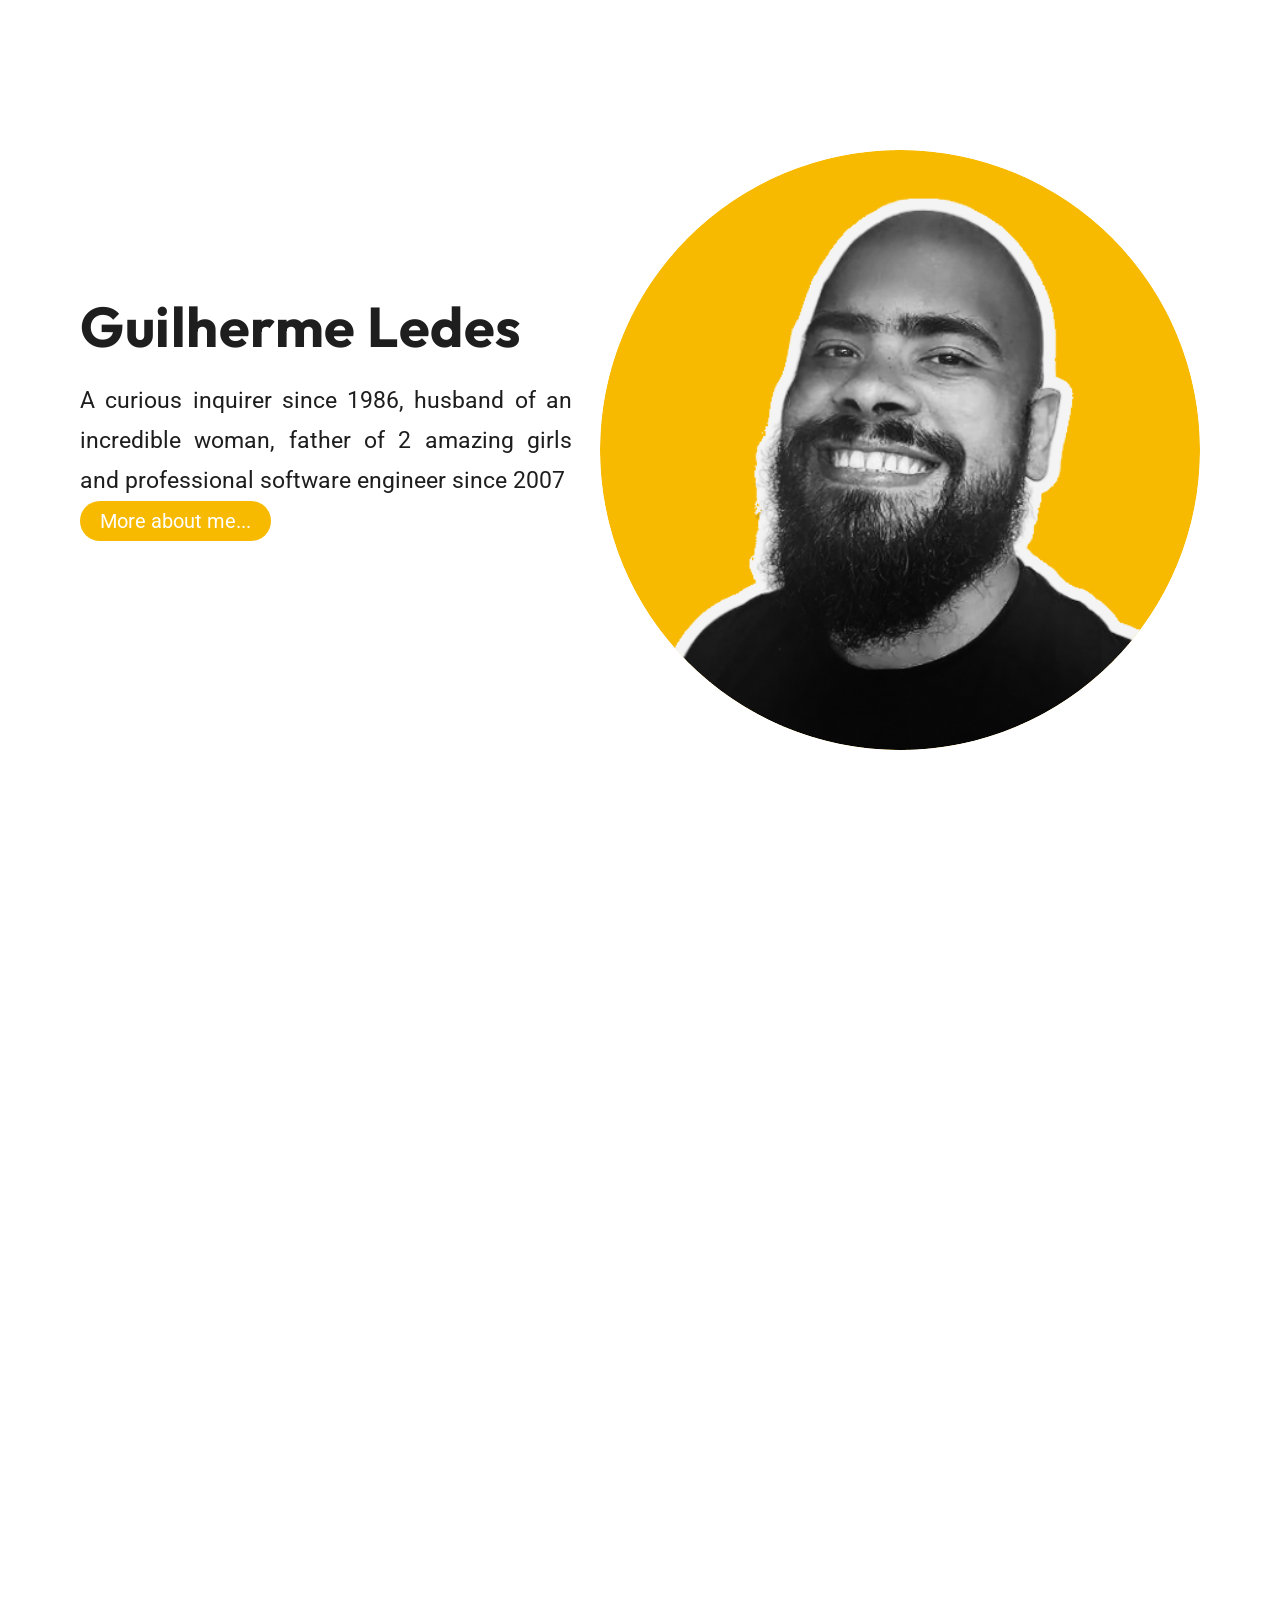
==== commit 632c2722: "refactory: remove container div" ====
--- a/index.html
+++ b/index.html
@@ -12,261 +12,259 @@
     <link rel="preconnect" href="https://fonts.gstatic.com" crossorigin>
     <link rel="stylesheet" href="https://fonts.googleapis.com/css2?family=Outfit&family=Roboto">
     <script src="https://kit.fontawesome.com/8196fb9551.js" crossorigin="anonymous"></script>
-    <script defer src="assets/script.js"></script>
 </head>
 
 <body>
-    <div id="container">
-        <section id="intro">
-            <div>
-                <h1>Guilherme Ledes</h1>
-                <p>A curious inquirer since 1986, husband of an incredible woman, father of 2 amazing girls and professional software engineer since 2007</p>
-                <a href="#more-about-me">More about me...</a>
-            </div>
-            <img src="assets/foto-de-perfil-1.png" alt="Guilherme Ledes">
-        </section>
-        <nav>
-            <input type="checkbox" id="toggle-menu-check">
-            <label for="toggle-menu-check" id="toggle-menu">
+    <section id="intro">
+        <div>
+            <h1>Guilherme Ledes</h1>
+            <p>A curious inquirer since 1986, husband of an incredible woman, father of 2 amazing girls and professional software engineer since 2007</p>
+            <a href="#more-about-me">More about me...</a>
+        </div>
+        <img src="assets/foto-de-perfil-1.png" alt="Guilherme Ledes">
+    </section>
+    <nav>
+        <input type="checkbox" id="toggle-menu-check">
+        <label for="toggle-menu-check" id="toggle-menu">
           <i class="fas fa-bars"></i>
         </label>
-            <ul>
-                <li><a href="#more-about-me">More about me</a></li>
-                <li><a href="#my-skills">My skills</a></li>
-                <li><a href="#my-experiences">My experiences</a></li>
-                <li><a href="#testimonials">Testimonials</a></li>
-                <li><a href="#contact-me">Contact me</a></li>
-                <a href="#intro"><img src="assets/foto-de-perfil.png" alt="Guilherme Ledes"></a>
+        <ul>
+            <li><a href="#more-about-me">More about me</a></li>
+            <li><a href="#my-skills">My skills</a></li>
+            <li><a href="#my-experiences">My experiences</a></li>
+            <li><a href="#testimonials">Testimonials</a></li>
+            <li><a href="#contact-me">Contact me</a></li>
+            <a href="#intro"><img src="assets/foto-de-perfil.png" alt="Guilherme Ledes"></a>
+        </ul>
+    </nav>
+    <section id="more-about-me">
+        <p>Over the past 16 years I have played various roles and worked in several project areas, such as healthcare, human resources, warehouse management, banking and others.</p>
+        <p>I developed a keen eye for the bigger picture of the projects, and I'm aways committed to implementing best practices and methodologies that enhance the entire development life-cycle of the project I'm involved on.</p>
+        <p>This includes adopting industry-standard, such as Domain Driven Design, Design Patterns, SOLID principles and Test-Driven Development. I would also point out Clean Code and Refactoring as catalogs used in my day-to-day work and the application
+            of architectural patterns such as Clean Architecture, Hexagonal Architecture or Onion Architecture.</p>
+    </section>
+    <section id="my-skills">
+        <div>
+            <ul>
+                <li>
+                    @2010 Computing Science Bachelor's from UniCEUB - Centro Universitário de Brasília
+                </li>
+                <li>
+                    @2019 Scrum Foundation Professional Certificate - SFPC
+                </li>
+                <li>
+                    @2020 DevOps Essentials Professional Certificate - DEPC®
+                </li>
             </ul>
-        </nav>
-        <section id="more-about-me">
-            <p>Over the past 16 years I have played various roles and worked in several project areas, such as healthcare, human resources, warehouse management, banking and others.</p>
-            <p>I developed a keen eye for the bigger picture of the projects, and I'm aways committed to implementing best practices and methodologies that enhance the entire development life-cycle of the project I'm involved on.</p>
-            <p>This includes adopting industry-standard, such as Domain Driven Design, Design Patterns, SOLID principles and Test-Driven Development. I would also point out Clean Code and Refactoring as catalogs used in my day-to-day work and the application
-                of architectural patterns such as Clean Architecture, Hexagonal Architecture or Onion Architecture.</p>
-        </section>
-        <section id="my-skills">
+            <ul>
+                <li>
+                    Portuguese - Native
+                </li>
+                <li>
+                    English - B1 (TOEIC)
+                </li>
+
+            </ul>
             <div>
-                <ul>
-                    <li>
-                        @2010 Computing Science Bachelor's from UniCEUB - Centro Universitário de Brasília
-                    </li>
-                    <li>
-                        @2019 Scrum Foundation Professional Certificate - SFPC
-                    </li>
-                    <li>
-                        @2020 DevOps Essentials Professional Certificate - DEPC®
-                    </li>
-                </ul>
-                <ul>
-                    <li>
-                        Portuguese - Native
-                    </li>
-                    <li>
-                        English - B1 (TOEIC)
-                    </li>
-
-                </ul>
-                <div>
-                    <img src="assets/icons/js.png" alt="js">
-                    <img src="assets/icons/ts.png" alt="ts">
-                    <img src="assets/icons/nodejs.png" alt="nodejs">
-                    <img src="assets/icons/jest.png" alt="jest">
-                    <img src="assets/icons/express.png" alt="express">
-                    <img src="assets/icons/nestjs.png" alt="nestjs">
-                    <img src="assets/icons/socket-io.png" alt="socket-io">
-                    <img src="assets/icons/graphql.png" alt="graphql">
-                    <img src="assets/icons/html.png" alt="html">
-                    <img src="assets/icons/css.png" alt="css">
-                    <img src="assets/icons/linux.png" alt="linux">
-                    <img src="assets/icons/docker.png" alt="docker">
-                    <img src="assets/icons/kubernetes.png" alt="kubernetes">
-                    <img src="assets/icons/travis.png" alt="travis">
-                    <img src="assets/icons/codecov.png" alt="codecov">
-                    <img src="assets/icons/azure.png" alt="azure">
-                    <img src="assets/icons/heroku.png" alt="heroku">
-                    <img src="assets/icons/git.png" alt="git">
-                    <img src="assets/icons/github.png" alt="github">
-                    <img src="assets/icons/gitlab.png" alt="gitlab">
-                    <img src="assets/icons/redis.png" alt="redis">
-                    <img src="assets/icons/mysql.png" alt="mysql">
-                    <img src="assets/icons/postgres.png" alt="postgres">
-                    <img src="assets/icons/mongodb.png" alt="mongodb">
-                    <img src="assets/icons/oracle.png" alt="oracle">
-                    <img src="assets/icons/ms-sql.png" alt="ms-sql">
-                    <img src="assets/icons/php.png" alt="php">
-                    <img src="assets/icons/java.png" alt="java">
-                    <img src="assets/icons/intersystems.png" alt="intersystems">
+                <img src="assets/icons/js.png" alt="js">
+                <img src="assets/icons/ts.png" alt="ts">
+                <img src="assets/icons/nodejs.png" alt="nodejs">
+                <img src="assets/icons/jest.png" alt="jest">
+                <img src="assets/icons/express.png" alt="express">
+                <img src="assets/icons/nestjs.png" alt="nestjs">
+                <img src="assets/icons/socket-io.png" alt="socket-io">
+                <img src="assets/icons/graphql.png" alt="graphql">
+                <img src="assets/icons/html.png" alt="html">
+                <img src="assets/icons/css.png" alt="css">
+                <img src="assets/icons/linux.png" alt="linux">
+                <img src="assets/icons/docker.png" alt="docker">
+                <img src="assets/icons/kubernetes.png" alt="kubernetes">
+                <img src="assets/icons/travis.png" alt="travis">
+                <img src="assets/icons/codecov.png" alt="codecov">
+                <img src="assets/icons/azure.png" alt="azure">
+                <img src="assets/icons/heroku.png" alt="heroku">
+                <img src="assets/icons/git.png" alt="git">
+                <img src="assets/icons/github.png" alt="github">
+                <img src="assets/icons/gitlab.png" alt="gitlab">
+                <img src="assets/icons/redis.png" alt="redis">
+                <img src="assets/icons/mysql.png" alt="mysql">
+                <img src="assets/icons/postgres.png" alt="postgres">
+                <img src="assets/icons/mongodb.png" alt="mongodb">
+                <img src="assets/icons/oracle.png" alt="oracle">
+                <img src="assets/icons/ms-sql.png" alt="ms-sql">
+                <img src="assets/icons/php.png" alt="php">
+                <img src="assets/icons/java.png" alt="java">
+                <img src="assets/icons/intersystems.png" alt="intersystems">
+            </div>
+        </div>
+    </section>
+    <section id="my-experiences">
+        <div class="experience">
+            <h2>Backend Engineer @ SPMS, EPE - Serviços Partilhados do Ministério da Saúde</h2>
+            <h4>Lisbon, Portugal</h4>
+            <h3>12/2021 - Present</h3>
+            <p>My main role involves creating, supporting, and maintaining microservices for SPMS apps like SNS24, Telemonit SNS 24, and PEM Móvel. Additionally, I handle Kubernetes services, deployments, and load balancer configurations for these microservices.
+            </p>
+            <p>I also proposed a significant buch of refactories using industry's design patterns and SOLID principles, and developed a set of shared modules for the microservices, enabling SOAP integration, FHIR communication, and REST requests more linear
+                between services, and introduced Dependabot to efficiently manage project dependencies. Furthermore, I improved the logging scheme to a more accurate and lean one.</p>
+            <p>I achieved significant milestone for the project with implementation of the first production version of pipelines on Azure DevOps, streamlining the build, test, and deployment processes of the microservices for a greater reliability.</p>
+            <p>As a software testing evangelist within the team, I actively promote efficient and high-quality testing practices, inspiring and positively influencing my teammates to ensure reliable deliveries.</p>
+            <p>Skills: Node.js · TypeScript · TDD · SOLID Design Principles · Azure DevOps · Kubernetes · NestJS · Clean Code · Refactoring · DevOps · Microservices · Redis · FHIR · Microsoft Azure · Scrum · Agile Methodologies · Design Patterns · Test Automation
+                · REST APIs · MongoDB · Jest</p>
+        </div>
+        <div class="experience">
+            <h2>@ OSM Consultoria e Sistemas</h2>
+            <h4>Brasília, Federal District, Brazil</h4>
+            <h3>06/2014 - 12/2021 (7 years and 7 months)</h3>
+            <h3>@ 12/2014 as Senior Full Stack Developer</h3>
+            <h3>@ 12/2016 also as Solutions Architect</h3>
+            <h3>@ 10/2018 also as Innovation Coordinator</h3>
+            <p>In this experience, my main role was to enhance and develop the company's primary product named MENTORH, a human resources management software using as main stack the Intersystems technology.</p>
+            <p>Notable accomplishments includes:</p>
+            <ul>
+                <li>
+                    I’ve reduced the processing time of a critical routine by 92% (employees monthly attendance rate calculation, from an average 21 to 1.5 minutes, and some cases from 13 minutes to 14 seconds).
+                </li>
+                <li>
+                    I've renewed the entire frontend of the company’s main product from a table based design (90’s) to a responsive one using Bootstrap3.
+                </li>
+                <li>
+                    Spread of the best practices development (SOLID, Design Patterns, Clean Code, OOP).
+                </li>
+                <li>
+                    Development of iterative progress bar for background user’s tasks such as reports and other heavy tasks.
+                </li>
+                <li>
+                    Development of a lib capable to store and index up to 1615 directories and 1616(more than 18 quintillions) files uploaded to filesystem. </ul>
+            </li>
+            <p>As an architect, I introduced Docker to optimize deployment in different customer environments, I also start to promote an agile development methodology in the company with Scrum.</p>
+            <p>Moreover, I successfully automated the building process using ANT scripts on the Intersystems Platform and I also led the migration of all source code from local infrastructure at Bazaar Server to GitLab structure, promoting a more efficient
+                and reliable workflow.</p>
+            <p>I also brought a weekly 30 minutes workshop to talk about the top rated tech topic with the teammates, where the main goal was to equalize the knowledge, fill the gaps and drive a culture of continuous learning</p>
+            <p>As innovation coordinator, I was involved in the migration of the new system design, where the main stack was Nodejs and React</p>
+            <p>Skills: DevOps · Docker · Clean Code · Scrum · Agile Methodologies · Design Patterns · JavaScript · Node.js · TypeScript · Git · Linux · PHP · JQuery · Cascading Style Sheets (CSS) · Java · HTML · REST APIs · Intersystems Cache · Cache Object
+                Script
+            </p>
+        </div>
+        <div class="experience">
+            <h2>@ Log Planning</h2>
+            <h4>Brasília, Federal District, Brazil</h4>
+            <h3>05/2010 - 05/2014 (4 years and 1 month)</h3>
+            <h3>(5 months) as Senior Full Stack Developer</h3>
+            <h3>(2 years and 10 months) as Full Stack Developer</h3>
+            <h3>(10 months) as Junior Full Stack Developer</h3>
+            <p>In this experience, my main role was to develop the company's supply chain management solution called Alphalinc using as main stack the Intersystems technology. I also contributed to the company's Framework, @NetManager, and the building/deploy
+                tool named ASDE (ANT Script).</p>
+            <p>
+                Working with a global team spanning Brazil, Australia, and the United States, we followed Scrum using the Jira tool for collaboration, this was my introduction to an agile methodology.
+            </p>
+            <p>
+                Our customers included several segments like supply storage company, government pharmacy warehouses, fuel distribution company and electricity generation and transmission company.
+            </p>
+            <p>
+                This experience allowed me to work on challenging projects, collaborate internationally, and enhance my skills in a diverse range of technologies.
+            </p>
+            <p>
+                Skills: Object-Oriented Programming (OOP) · Scrum · Agile Methodologies · C (Programming Language) · JavaScript · SQL · Cascading Style Sheets (CSS) · Java · HTML · Linux · Intersystems Cache · Cache Object Scrip
+            </p>
+        </div>
+        <div class="experience">
+            <h2>Systems AnalystsSystems Analysts @ FUNASA - Fundação Nacional de Saúde</h2>
+            <h4>Brasília, Federal District, Brazil</h4>
+            <h3>07/2009 - 05/2010 (11 months)</h3>
+            <p>In this experience, I analyzed business needs and designed a database model to develop a solution for managing civil construction projects for the Federal Brazilian Government, specifically related to the PAC (Growth Acceleration Program).
+                The solution aimed to address specific government requirements and ensure efficient project management. Through this project, I gained valuable insights into handling complex and large-scale initiatives.</p>
+            <p>Skills: ASP 3.0 · JavaScript · Microsoft SQL Server · Cascading Style Sheets (CSS) · HTML</p>
+        </div>
+        <div class="experience">
+            <h2>Web Developer Trainee @ ANVISA</h2>
+            <h4>Brasília, Federal District, Brazil</h4>
+            <h3>01/2009 - 07/2009 (7 months)</h3>
+            <p>I have been actively involved in the development and maintenance of several systems, including:</p>
+            <ul>
+                <li>
+                    SNGPC - National System of Management of Controlled Products
+                </li>
+                <li>
+                    SINAVISA - National System of Sanitary Surveillance
+                </li>
+                <li>
+                    Electronic Petitioning
+                </li>
+            </ul>
+            <p>For these projects, I utilized a combination of ASP 3.0, Javascript, and PL/SQL to ensure their successful implementation. My responsibilities encompassed various aspects of the development process, contributing to the seamless functioning
+                and ongoing support of these critical systems.</p>
+            <p>Skills: ASP 3.0 · JavaScript · Cascading Style Sheets (CSS) · HTML </p>
+        </div>
+        <div class="experience">
+            <h2>Data Administrator Internship @ Sicoob</h2>
+            <h4>Brasília, Federal District, Brazil</h4>
+            <h3>04/2008 - 01/2009 (10 months)</h3>
+            <p>I worked on maintaining ETL routines to load data into the data warehouse. This involved using T-SQL and PL/SQL stored procedures. I also handled reporting maintenance and creation using Crystal Reports, as well as VB6 development. Additionally,
+                I was responsible for mantaining the data dictionary.</p>
+            <p>Skills: Transact-SQL (T-SQL) · IBM Db2 · Oracle Database · PL/SQL · Microsoft SQL Server</p>
+        </div>
+        <div class="experience">
+            <h2>Web Developer Internship @ Apex-Brasil</h2>
+            <h4>Brasília, Federal District, Brazil</h4>
+            <h3>08/2007 - 04/2008 (9 months)</h3>
+            <p>As an intern I learned to communicate with the user and to listen and understand more about their concerns. The project I worked on was a POC about employee travel management, and consisted of calculating food, transportation and accommodation
+                costs using ASP 3.0, Javascript and CSS</p>
+            <p>Skills: ASP 3.0 · JavaScript · Cascading Style Sheets (CSS) · HTML </p>
+        </div>
+    </section>
+    <section id="testimonials">
+        <a class="testimonial" href="https://www.linkedin.com/in/lucas-vasconcelos-064777156" target="_blank">
+            <img src="https://media.licdn.com/dms/image/C5603AQEi9n1zplC2JQ/profile-displayphoto-shrink_100_100/0/1517095957771?e=1696464000&v=beta&t=5NtDsDmkCZgE4U6xalNyiJpvaQ2E66qaDrFxIyHQPOE">
+            <h2>Lucas Vasconcelos</h2>
+            <h3>Intern @ Disclinc</h3>
+            <p>“Guilherme was a great professional to work with. We have worked together and he helped me a lot to get started in the world of software development. His knowledge of abstraction, OO, design patterns, and architecture was incredible. Whenever
+                the team need-</p>
+            <div class="wrapper">
+                <div class="inner">
+                    <p> ed him, he was prepared to do his best, even during hard times. He always kept the team motivated and shared his knowledge, always focusing to innovate. Moreover, Guilherme is an expert on agile development methodologies and database
+                        management. He was an inspiration to me and I highly recommend him to any project.”</p>
                 </div>
             </div>
-        </section>
-        <section id="my-experiences">
-            <div class="experience">
-                <h2>Backend Engineer @ SPMS, EPE - Serviços Partilhados do Ministério da Saúde</h2>
-                <h4>Lisbon, Portugal</h4>
-                <h3>12/2021 - Present</h3>
-                <p>My main role involves creating, supporting, and maintaining microservices for SPMS apps like SNS24, Telemonit SNS 24, and PEM Móvel. Additionally, I handle Kubernetes services, deployments, and load balancer configurations for these microservices.
-                </p>
-                <p>I also proposed a significant buch of refactories using industry's design patterns and SOLID principles, and developed a set of shared modules for the microservices, enabling SOAP integration, FHIR communication, and REST requests more
-                    linear between services, and introduced Dependabot to efficiently manage project dependencies. Furthermore, I improved the logging scheme to a more accurate and lean one.</p>
-                <p>I achieved significant milestone for the project with implementation of the first production version of pipelines on Azure DevOps, streamlining the build, test, and deployment processes of the microservices for a greater reliability.</p>
-                <p>As a software testing evangelist within the team, I actively promote efficient and high-quality testing practices, inspiring and positively influencing my teammates to ensure reliable deliveries.</p>
-                <p>Skills: Node.js · TypeScript · TDD · SOLID Design Principles · Azure DevOps · Kubernetes · NestJS · Clean Code · Refactoring · DevOps · Microservices · Redis · FHIR · Microsoft Azure · Scrum · Agile Methodologies · Design Patterns · Test
-                    Automation · REST APIs · MongoDB · Jest</p>
+        </a>
+        <a class="testimonial" href="https://www.linkedin.com/in/thiago-roberto-pereira-2b2a89106" target="_blank">
+            <img src="https://media.licdn.com/dms/image/D4D03AQHsuhwY2XEJ1w/profile-displayphoto-shrink_100_100/0/1681481942466?e=1696464000&v=beta&t=Ebp7AIbtWsjms3LEbf5Uhr4Gq9mOhhFIZVEYD4qL0A0">
+            <h2>Thiago Roberto Pereira</h2>
+            <h3>Software Engineer @ OSM</h3>
+            <p>“Guilherme is an excellent professional, he inspired me during my training as a programmer. Always looking for the best solutions to old problems that we find in OO, clean code, SOLID principles, clean architecture.”</p>
+        </a>
+        <a class="testimonial" href="https://www.linkedin.com/in/abel-tenorio-6ba6a294" target="_blank">
+            <img src="https://media.licdn.com/dms/image/D4D03AQEBxBmK6xZRrQ/profile-displayphoto-shrink_100_100/0/1680721619352?e=1696464000&v=beta&t=t3938DzyM30eKMIpycIKDynnHBSCip5aTCoPNTgCFVc">
+            <h2>Abel Tenorio</h2>
+            <h3>Software Engineer @ OSM</h3>
+            <p>“Guilherme is an excellent professional, During the time we have worked together, we had great conversations about software development, OO and architecture . What really impress me was his ability to apply great inovations on and good practice
+                on the product going beyo-</p>
+            <div class="wrapper">
+                <div class="inner">
+                    <p>nd the current paradigma of the system currently developed. A lot of sofisticated solutions were implemented by him during the time we have worked together, all i have to say about this guy is: He can be quite an aquisition for your
+                        team.”
+                    </p>
+                </div>
             </div>
-            <div class="experience">
-                <h2>@ OSM Consultoria e Sistemas</h2>
-                <h4>Brasília, Federal District, Brazil</h4>
-                <h3>06/2014 - 12/2021 (7 years and 7 months)</h3>
-                <h3>@ 12/2014 as Senior Full Stack Developer</h3>
-                <h3>@ 12/2016 also as Solutions Architect</h3>
-                <h3>@ 10/2018 also as Innovation Coordinator</h3>
-                <p>In this experience, my main role was to enhance and develop the company's primary product named MENTORH, a human resources management software using as main stack the Intersystems technology.</p>
-                <p>Notable accomplishments includes:</p>
-                <ul>
-                    <li>
-                        I’ve reduced the processing time of a critical routine by 92% (employees monthly attendance rate calculation, from an average 21 to 1.5 minutes, and some cases from 13 minutes to 14 seconds).
-                    </li>
-                    <li>
-                        I've renewed the entire frontend of the company’s main product from a table based design (90’s) to a responsive one using Bootstrap3.
-                    </li>
-                    <li>
-                        Spread of the best practices development (SOLID, Design Patterns, Clean Code, OOP).
-                    </li>
-                    <li>
-                        Development of iterative progress bar for background user’s tasks such as reports and other heavy tasks.
-                    </li>
-                    <li>
-                        Development of a lib capable to store and index up to 1615 directories and 1616(more than 18 quintillions) files uploaded to filesystem. </ul>
-                </li>
-                <p>As an architect, I introduced Docker to optimize deployment in different customer environments, I also start to promote an agile development methodology in the company with Scrum.</p>
-                <p>Moreover, I successfully automated the building process using ANT scripts on the Intersystems Platform and I also led the migration of all source code from local infrastructure at Bazaar Server to GitLab structure, promoting a more efficient
-                    and reliable workflow.</p>
-                <p>I also brought a weekly 30 minutes workshop to talk about the top rated tech topic with the teammates, where the main goal was to equalize the knowledge, fill the gaps and drive a culture of continuous learning</p>
-                <p>As innovation coordinator, I was involved in the migration of the new system design, where the main stack was Nodejs and React</p>
-                <p>Skills: DevOps · Docker · Clean Code · Scrum · Agile Methodologies · Design Patterns · JavaScript · Node.js · TypeScript · Git · Linux · PHP · JQuery · Cascading Style Sheets (CSS) · Java · HTML · REST APIs · Intersystems Cache · Cache
-                    Object Script</p>
-            </div>
-            <div class="experience">
-                <h2>@ Log Planning</h2>
-                <h4>Brasília, Federal District, Brazil</h4>
-                <h3>05/2010 - 05/2014 (4 years and 1 month)</h3>
-                <h3>(5 months) as Senior Full Stack Developer</h3>
-                <h3>(2 years and 10 months) as Full Stack Developer</h3>
-                <h3>(10 months) as Junior Full Stack Developer</h3>
-                <p>In this experience, my main role was to develop the company's supply chain management solution called Alphalinc using as main stack the Intersystems technology. I also contributed to the company's Framework, @NetManager, and the building/deploy
-                    tool named ASDE (ANT Script).</p>
-                <p>
-                    Working with a global team spanning Brazil, Australia, and the United States, we followed Scrum using the Jira tool for collaboration, this was my introduction to an agile methodology.
-                </p>
-                <p>
-                    Our customers included several segments like supply storage company, government pharmacy warehouses, fuel distribution company and electricity generation and transmission company.
-                </p>
-                <p>
-                    This experience allowed me to work on challenging projects, collaborate internationally, and enhance my skills in a diverse range of technologies.
-                </p>
-                <p>
-                    Skills: Object-Oriented Programming (OOP) · Scrum · Agile Methodologies · C (Programming Language) · JavaScript · SQL · Cascading Style Sheets (CSS) · Java · HTML · Linux · Intersystems Cache · Cache Object Scrip
-                </p>
-            </div>
-            <div class="experience">
-                <h2>Systems AnalystsSystems Analysts @ FUNASA - Fundação Nacional de Saúde</h2>
-                <h4>Brasília, Federal District, Brazil</h4>
-                <h3>07/2009 - 05/2010 (11 months)</h3>
-                <p>In this experience, I analyzed business needs and designed a database model to develop a solution for managing civil construction projects for the Federal Brazilian Government, specifically related to the PAC (Growth Acceleration Program).
-                    The solution aimed to address specific government requirements and ensure efficient project management. Through this project, I gained valuable insights into handling complex and large-scale initiatives.</p>
-                <p>Skills: ASP 3.0 · JavaScript · Microsoft SQL Server · Cascading Style Sheets (CSS) · HTML</p>
-            </div>
-            <div class="experience">
-                <h2>Web Developer Trainee @ ANVISA</h2>
-                <h4>Brasília, Federal District, Brazil</h4>
-                <h3>01/2009 - 07/2009 (7 months)</h3>
-                <p>I have been actively involved in the development and maintenance of several systems, including:</p>
-                <ul>
-                    <li>
-                        SNGPC - National System of Management of Controlled Products
-                    </li>
-                    <li>
-                        SINAVISA - National System of Sanitary Surveillance
-                    </li>
-                    <li>
-                        Electronic Petitioning
-                    </li>
-                </ul>
-                <p>For these projects, I utilized a combination of ASP 3.0, Javascript, and PL/SQL to ensure their successful implementation. My responsibilities encompassed various aspects of the development process, contributing to the seamless functioning
-                    and ongoing support of these critical systems.</p>
-                <p>Skills: ASP 3.0 · JavaScript · Cascading Style Sheets (CSS) · HTML </p>
-            </div>
-            <div class="experience">
-                <h2>Data Administrator Internship @ Sicoob</h2>
-                <h4>Brasília, Federal District, Brazil</h4>
-                <h3>04/2008 - 01/2009 (10 months)</h3>
-                <p>I worked on maintaining ETL routines to load data into the data warehouse. This involved using T-SQL and PL/SQL stored procedures. I also handled reporting maintenance and creation using Crystal Reports, as well as VB6 development. Additionally,
-                    I was responsible for mantaining the data dictionary.</p>
-                <p>Skills: Transact-SQL (T-SQL) · IBM Db2 · Oracle Database · PL/SQL · Microsoft SQL Server</p>
-            </div>
-            <div class="experience">
-                <h2>Web Developer Internship @ Apex-Brasil</h2>
-                <h4>Brasília, Federal District, Brazil</h4>
-                <h3>08/2007 - 04/2008 (9 months)</h3>
-                <p>As an intern I learned to communicate with the user and to listen and understand more about their concerns. The project I worked on was a POC about employee travel management, and consisted of calculating food, transportation and accommodation
-                    costs using ASP 3.0, Javascript and CSS</p>
-                <p>Skills: ASP 3.0 · JavaScript · Cascading Style Sheets (CSS) · HTML </p>
-            </div>
-        </section>
-        <section id="testimonials">
-            <a class="testimonial" href="https://www.linkedin.com/in/lucas-vasconcelos-064777156" target="_blank">
-                <img src="https://media.licdn.com/dms/image/C5603AQEi9n1zplC2JQ/profile-displayphoto-shrink_100_100/0/1517095957771?e=1696464000&v=beta&t=5NtDsDmkCZgE4U6xalNyiJpvaQ2E66qaDrFxIyHQPOE">
-                <h2>Lucas Vasconcelos</h2>
-                <h3>Intern @ Disclinc</h3>
-                <p>“Guilherme was a great professional to work with. We have worked together and he helped me a lot to get started in the world of software development. His knowledge of abstraction, OO, design patterns, and architecture was incredible. Whenever
-                    the team need-</p>
-                <div class="wrapper">
-                    <div class="inner">
-                        <p> ed him, he was prepared to do his best, even during hard times. He always kept the team motivated and shared his knowledge, always focusing to innovate. Moreover, Guilherme is an expert on agile development methodologies and database
-                            management. He was an inspiration to me and I highly recommend him to any project.”</p>
-                    </div>
-                </div>
-            </a>
-            <a class="testimonial" href="https://www.linkedin.com/in/thiago-roberto-pereira-2b2a89106" target="_blank">
-                <img src="https://media.licdn.com/dms/image/D4D03AQHsuhwY2XEJ1w/profile-displayphoto-shrink_100_100/0/1681481942466?e=1696464000&v=beta&t=Ebp7AIbtWsjms3LEbf5Uhr4Gq9mOhhFIZVEYD4qL0A0">
-                <h2>Thiago Roberto Pereira</h2>
-                <h3>Software Engineer @ OSM</h3>
-                <p>“Guilherme is an excellent professional, he inspired me during my training as a programmer. Always looking for the best solutions to old problems that we find in OO, clean code, SOLID principles, clean architecture.”</p>
-            </a>
-            <a class="testimonial" href="https://www.linkedin.com/in/abel-tenorio-6ba6a294" target="_blank">
-                <img src="https://media.licdn.com/dms/image/D4D03AQEBxBmK6xZRrQ/profile-displayphoto-shrink_100_100/0/1680721619352?e=1696464000&v=beta&t=t3938DzyM30eKMIpycIKDynnHBSCip5aTCoPNTgCFVc">
-                <h2>Abel Tenorio</h2>
-                <h3>Software Engineer @ OSM</h3>
-                <p>“Guilherme is an excellent professional, During the time we have worked together, we had great conversations about software development, OO and architecture . What really impress me was his ability to apply great inovations on and good
-                    practice on the product going beyo-</p>
-                <div class="wrapper">
-                    <div class="inner">
-                        <p>nd the current paradigma of the system currently developed. A lot of sofisticated solutions were implemented by him during the time we have worked together, all i have to say about this guy is: He can be quite an aquisition for
-                            your team.”
-                        </p>
-                    </div>
-                </div>
-            </a>
-        </section>
-        <section id="contact-me">
-            <div>
-                <a href="mailto:ledes.guilherme@gmail.com" target="_blank">
-                    <i class="far fa-envelope"></i>ledes.guilherme@gmail.com
-                </a>
-                <a href="https://www.linkedin.com/in/guilhermeledes" target="_blank">
-                    <i class="fab fa-linkedin"></i>https://www.linkedin.com/in/guilhermeledes
-                </a>
-                <a href="https://github.com/guilhermeledes" target="_blank">
-                    <i class="fab fa-github"></i>https://github.com/guilhermeledes
-                </a>
-                <a href="https://www.instagram.com/guilhermeledes" target="_blank">
-                    <i class="fab fa-instagram"></i>https://www.instagram.com/guilhermeledes
-                </a>
-            </div>
-        </section>
-        <footer></footer>
-    </div>
+        </a>
+    </section>
+    <section id="contact-me">
+        <div>
+            <a href="mailto:ledes.guilherme@gmail.com" target="_blank">
+                <i class="far fa-envelope"></i>ledes.guilherme@gmail.com
+            </a>
+            <a href="https://www.linkedin.com/in/guilhermeledes" target="_blank">
+                <i class="fab fa-linkedin"></i>https://www.linkedin.com/in/guilhermeledes
+            </a>
+            <a href="https://github.com/guilhermeledes" target="_blank">
+                <i class="fab fa-github"></i>https://github.com/guilhermeledes
+            </a>
+            <a href="https://www.instagram.com/guilhermeledes" target="_blank">
+                <i class="fab fa-instagram"></i>https://www.instagram.com/guilhermeledes
+            </a>
+        </div>
+    </section>
+    <footer></footer>
 </body>
 
 </html>
--- a/assets/style.css
+++ b/assets/style.css
@@ -5,8 +5,25 @@
     --width-l: 70rem;
 }
 
+html {
+    overflow: hidden;
+    height: 100vh;
+    height: 100svh;
+}
+
 body {
-    margin: 0;
+    display: flex;
+    align-items: center;
+    justify-content: flex-start;
+    flex-direction: column;
+    overflow-y: scroll;
+    overflow-x: hidden;
+    scroll-behavior: smooth;
+    scroll-snap-type: y proximity;
+    margin: 0;
+    width: 100vw;
+    width: 100svw;
+    height: 100%;
     font-family: Roboto, sans-serif;
     color: var(--dark);
     text-align: justify;
@@ -14,28 +31,10 @@
     font-style: normal;
     font-weight: 400;
     line-height: 1.75rem;
-    overflow: hidden;
-    width: 100vw;
-    width: 100svw;
-    height: 100vh;
-    height: 100svh;
 }
 
 body * {
     transition: all 0.5s ease-in-out;
-}
-
-#container {
-    display: flex;
-    align-items: center;
-    justify-content: flex-start;
-    flex-direction: column;
-    width: 100%;
-    height: 100%;
-    overflow-y: auto;
-    overflow-x: hidden;
-    scroll-behavior: smooth;
-    scroll-snap-type: y proximity;
 }
 
 a {
@@ -50,7 +49,6 @@
     display: flex;
     justify-content: center;
     scroll-snap-align: start;
-    scroll-snap-stop: always;
     scroll-margin-top: 8rem;
 }
 
@@ -334,22 +332,31 @@
     body {
         font-size: 20px;
     }
+    #container {
+        gap: 3rem;
+    }
     section {
         width: 90svw;
         min-height: 100svh;
         flex-direction: column;
-        scroll-margin-top: 1rem;
+        scroll-margin-top: 0;
     }
     nav,
     footer {
         box-shadow: 0 0 1rem 1rem var(--light);
     }
+    #more-about-me,
+    #my-skills,
+    #my-skills>div {
+        justify-content: flex-start;
+    }
     #intro {
         justify-content: center;
         gap: 2rem;
     }
     #intro h1 {
         font-size: 32px;
+        padding-top: unset;
     }
     #intro>div {
         width: 100%;
@@ -360,14 +367,19 @@
         height: auto;
     }
     nav {
-        height: 1rem;
+        height: 0;
     }
     nav ul {
         display: none;
     }
+    #more-about-me p {
+        margin-top: 0;
+    }
+    #my-skills ul {
+        margin-top: 0;
+    }
     #my-skills div {
         flex-wrap: wrap;
-        gap: 2rem;
     }
     #my-skills>div div {
         padding-top: 0;
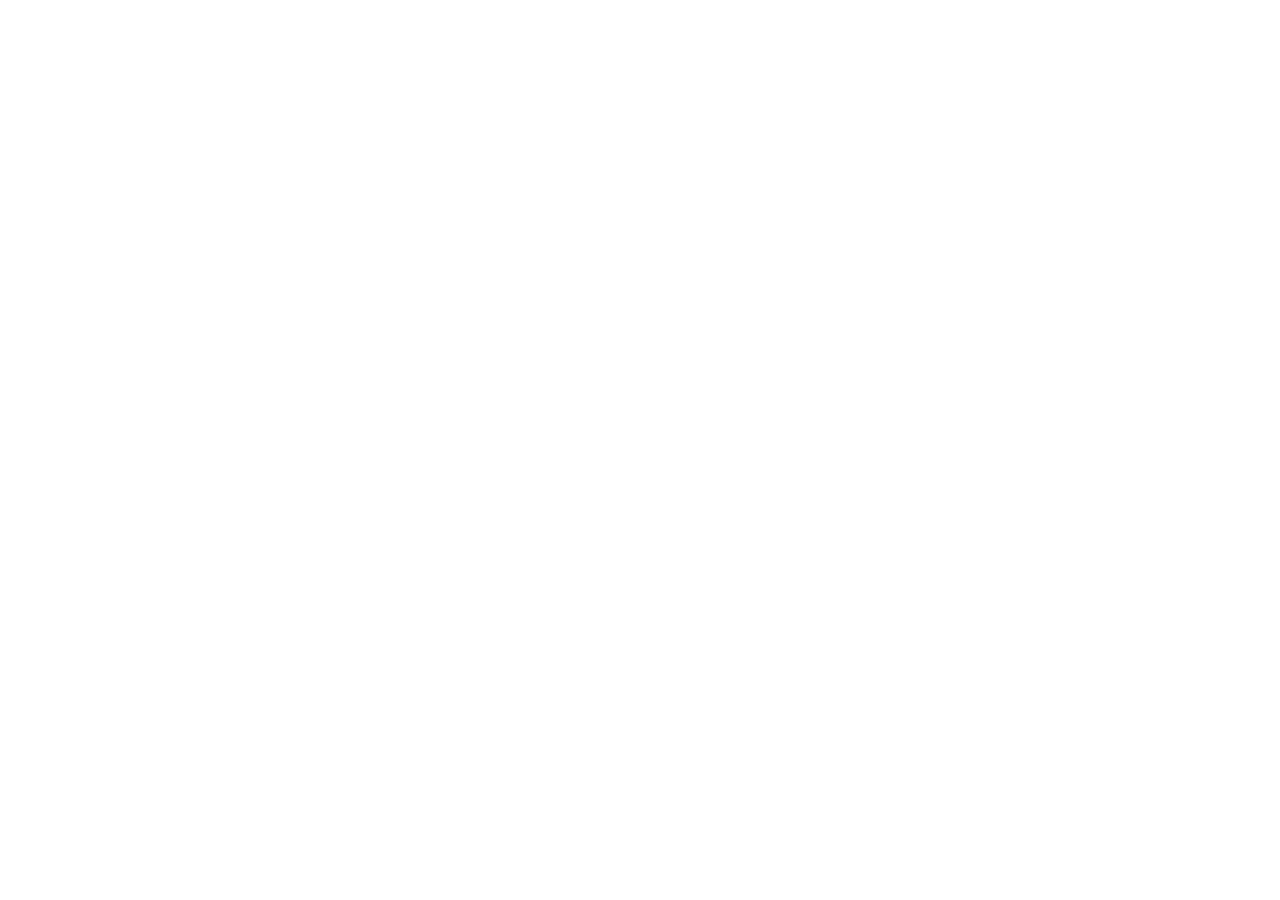
==== commit 654233ae: "chore: convert pages repo into redirect" ====
--- a/index.html
+++ b/index.html
@@ -1,270 +1,58 @@
 <!DOCTYPE html>
 <html lang="en">
+  <head>
+    <meta charset="utf-8">
+    <title>Moved Permanently | Guilherme Ledes</title>
+    <meta name="viewport" content="width=device-width, initial-scale=1">
+    <meta http-equiv="refresh" content="0; url=https://guilhermeledes.dev/">
+    <link rel="canonical" href="https://guilhermeledes.dev/">
+    <meta name="robots" content="noindex">
+    <script>
+      window.location.replace("https://guilhermeledes.dev/");
+    </script>
+    <style>
+      :root {
+        color-scheme: light dark;
+        font-family: system-ui, -apple-system, BlinkMacSystemFont, "Segoe UI", sans-serif;
+      }
 
-<head>
-    <meta charset="UTF-8">
-    <meta http-equiv="X-UA-Compatible" content="IE=edge">
-    <meta name="viewport" content="width=device-width, initial-scale=1.0">
-    <title>Guilherme Ledes</title>
-    <link rel="icon" href="assets/foto-de-perfil.png" type="image/png">
-    <link rel="stylesheet" href="assets/style.css">
-    <link rel="preconnect" href="https://fonts.googleapis.com">
-    <link rel="preconnect" href="https://fonts.gstatic.com" crossorigin>
-    <link rel="stylesheet" href="https://fonts.googleapis.com/css2?family=Outfit&family=Roboto">
-    <script src="https://kit.fontawesome.com/8196fb9551.js" crossorigin="anonymous"></script>
-</head>
+      body {
+        margin: 0;
+        min-height: 100vh;
+        display: grid;
+        place-items: center;
+        background: #0f172a;
+        color: #e2e8f0;
+      }
 
-<body>
-    <section id="intro">
-        <div>
-            <h1>Guilherme Ledes</h1>
-            <p>A curious inquirer since 1986, husband of an incredible woman, father of 2 amazing girls and professional software engineer since 2007</p>
-            <a href="#more-about-me">More about me...</a>
-        </div>
-        <img src="assets/foto-de-perfil-1.png" alt="Guilherme Ledes">
-    </section>
-    <nav>
-        <input type="checkbox" id="toggle-menu-check">
-        <label for="toggle-menu-check" id="toggle-menu">
-          <i class="fas fa-bars"></i>
-        </label>
-        <ul>
-            <li><a href="#more-about-me">More about me</a></li>
-            <li><a href="#my-skills">My skills</a></li>
-            <li><a href="#my-experiences">My experiences</a></li>
-            <li><a href="#testimonials">Testimonials</a></li>
-            <li><a href="#contact-me">Contact me</a></li>
-            <a href="#intro"><img src="assets/foto-de-perfil.png" alt="Guilherme Ledes"></a>
-        </ul>
-    </nav>
-    <section id="more-about-me">
-        <p>Over the past 16 years I have played various roles and worked in several project areas, such as healthcare, human resources, warehouse management, banking and others.</p>
-        <p>I developed a keen eye for the bigger picture of the projects, and I'm aways committed to implementing best practices and methodologies that enhance the entire development life-cycle of the project I'm involved on.</p>
-        <p>This includes adopting industry-standard, such as Domain Driven Design, Design Patterns, SOLID principles and Test-Driven Development. I would also point out Clean Code and Refactoring as catalogs used in my day-to-day work and the application
-            of architectural patterns such as Clean Architecture, Hexagonal Architecture or Onion Architecture.</p>
-    </section>
-    <section id="my-skills">
-        <div>
-            <ul>
-                <li>
-                    @2010 Computing Science Bachelor's from UniCEUB - Centro Universitário de Brasília
-                </li>
-                <li>
-                    @2019 Scrum Foundation Professional Certificate - SFPC
-                </li>
-                <li>
-                    @2020 DevOps Essentials Professional Certificate - DEPC®
-                </li>
-            </ul>
-            <ul>
-                <li>
-                    Portuguese - Native
-                </li>
-                <li>
-                    English - B1 (TOEIC)
-                </li>
+      main {
+        width: min(40rem, calc(100vw - 2rem));
+        padding: 2rem;
+        border: 1px solid rgba(226, 232, 240, 0.18);
+        border-radius: 1rem;
+        background: rgba(15, 23, 42, 0.92);
+      }
 
-            </ul>
-            <div>
-                <img src="assets/icons/js.png" alt="js">
-                <img src="assets/icons/ts.png" alt="ts">
-                <img src="assets/icons/nodejs.png" alt="nodejs">
-                <img src="assets/icons/jest.png" alt="jest">
-                <img src="assets/icons/express.png" alt="express">
-                <img src="assets/icons/nestjs.png" alt="nestjs">
-                <img src="assets/icons/socket-io.png" alt="socket-io">
-                <img src="assets/icons/graphql.png" alt="graphql">
-                <img src="assets/icons/html.png" alt="html">
-                <img src="assets/icons/css.png" alt="css">
-                <img src="assets/icons/linux.png" alt="linux">
-                <img src="assets/icons/docker.png" alt="docker">
-                <img src="assets/icons/kubernetes.png" alt="kubernetes">
-                <img src="assets/icons/travis.png" alt="travis">
-                <img src="assets/icons/codecov.png" alt="codecov">
-                <img src="assets/icons/azure.png" alt="azure">
-                <img src="assets/icons/heroku.png" alt="heroku">
-                <img src="assets/icons/git.png" alt="git">
-                <img src="assets/icons/github.png" alt="github">
-                <img src="assets/icons/gitlab.png" alt="gitlab">
-                <img src="assets/icons/redis.png" alt="redis">
-                <img src="assets/icons/mysql.png" alt="mysql">
-                <img src="assets/icons/postgres.png" alt="postgres">
-                <img src="assets/icons/mongodb.png" alt="mongodb">
-                <img src="assets/icons/oracle.png" alt="oracle">
-                <img src="assets/icons/ms-sql.png" alt="ms-sql">
-                <img src="assets/icons/php.png" alt="php">
-                <img src="assets/icons/java.png" alt="java">
-                <img src="assets/icons/intersystems.png" alt="intersystems">
-            </div>
-        </div>
-    </section>
-    <section id="my-experiences">
-        <div class="experience">
-            <h2>Backend Engineer @ SPMS, EPE - Serviços Partilhados do Ministério da Saúde</h2>
-            <h4>Lisbon, Portugal</h4>
-            <h3>12/2021 - Present</h3>
-            <p>My main role involves creating, supporting, and maintaining microservices for SPMS apps like SNS24, Telemonit SNS 24, and PEM Móvel. Additionally, I handle Kubernetes services, deployments, and load balancer configurations for these microservices.
-            </p>
-            <p>I also proposed a significant buch of refactories using industry's design patterns and SOLID principles, and developed a set of shared modules for the microservices, enabling SOAP integration, FHIR communication, and REST requests more linear
-                between services, and introduced Dependabot to efficiently manage project dependencies. Furthermore, I improved the logging scheme to a more accurate and lean one.</p>
-            <p>I achieved significant milestone for the project with implementation of the first production version of pipelines on Azure DevOps, streamlining the build, test, and deployment processes of the microservices for a greater reliability.</p>
-            <p>As a software testing evangelist within the team, I actively promote efficient and high-quality testing practices, inspiring and positively influencing my teammates to ensure reliable deliveries.</p>
-            <p>Skills: Node.js · TypeScript · TDD · SOLID Design Principles · Azure DevOps · Kubernetes · NestJS · Clean Code · Refactoring · DevOps · Microservices · Redis · FHIR · Microsoft Azure · Scrum · Agile Methodologies · Design Patterns · Test Automation
-                · REST APIs · MongoDB · Jest</p>
-        </div>
-        <div class="experience">
-            <h2>@ OSM Consultoria e Sistemas</h2>
-            <h4>Brasília, Federal District, Brazil</h4>
-            <h3>06/2014 - 12/2021 (7 years and 7 months)</h3>
-            <h3>@ 12/2014 as Senior Full Stack Developer</h3>
-            <h3>@ 12/2016 also as Solutions Architect</h3>
-            <h3>@ 10/2018 also as Innovation Coordinator</h3>
-            <p>In this experience, my main role was to enhance and develop the company's primary product named MENTORH, a human resources management software using as main stack the Intersystems technology.</p>
-            <p>Notable accomplishments includes:</p>
-            <ul>
-                <li>
-                    I’ve reduced the processing time of a critical routine by 92% (employees monthly attendance rate calculation, from an average 21 to 1.5 minutes, and some cases from 13 minutes to 14 seconds).
-                </li>
-                <li>
-                    I've renewed the entire frontend of the company’s main product from a table based design (90’s) to a responsive one using Bootstrap3.
-                </li>
-                <li>
-                    Spread of the best practices development (SOLID, Design Patterns, Clean Code, OOP).
-                </li>
-                <li>
-                    Development of iterative progress bar for background user’s tasks such as reports and other heavy tasks.
-                </li>
-                <li>
-                    Development of a lib capable to store and index up to 1615 directories and 1616(more than 18 quintillions) files uploaded to filesystem. </ul>
-            </li>
-            <p>As an architect, I introduced Docker to optimize deployment in different customer environments, I also start to promote an agile development methodology in the company with Scrum.</p>
-            <p>Moreover, I successfully automated the building process using ANT scripts on the Intersystems Platform and I also led the migration of all source code from local infrastructure at Bazaar Server to GitLab structure, promoting a more efficient
-                and reliable workflow.</p>
-            <p>I also brought a weekly 30 minutes workshop to talk about the top rated tech topic with the teammates, where the main goal was to equalize the knowledge, fill the gaps and drive a culture of continuous learning</p>
-            <p>As innovation coordinator, I was involved in the migration of the new system design, where the main stack was Nodejs and React</p>
-            <p>Skills: DevOps · Docker · Clean Code · Scrum · Agile Methodologies · Design Patterns · JavaScript · Node.js · TypeScript · Git · Linux · PHP · JQuery · Cascading Style Sheets (CSS) · Java · HTML · REST APIs · Intersystems Cache · Cache Object
-                Script
-            </p>
-        </div>
-        <div class="experience">
-            <h2>@ Log Planning</h2>
-            <h4>Brasília, Federal District, Brazil</h4>
-            <h3>05/2010 - 05/2014 (4 years and 1 month)</h3>
-            <h3>(5 months) as Senior Full Stack Developer</h3>
-            <h3>(2 years and 10 months) as Full Stack Developer</h3>
-            <h3>(10 months) as Junior Full Stack Developer</h3>
-            <p>In this experience, my main role was to develop the company's supply chain management solution called Alphalinc using as main stack the Intersystems technology. I also contributed to the company's Framework, @NetManager, and the building/deploy
-                tool named ASDE (ANT Script).</p>
-            <p>
-                Working with a global team spanning Brazil, Australia, and the United States, we followed Scrum using the Jira tool for collaboration, this was my introduction to an agile methodology.
-            </p>
-            <p>
-                Our customers included several segments like supply storage company, government pharmacy warehouses, fuel distribution company and electricity generation and transmission company.
-            </p>
-            <p>
-                This experience allowed me to work on challenging projects, collaborate internationally, and enhance my skills in a diverse range of technologies.
-            </p>
-            <p>
-                Skills: Object-Oriented Programming (OOP) · Scrum · Agile Methodologies · C (Programming Language) · JavaScript · SQL · Cascading Style Sheets (CSS) · Java · HTML · Linux · Intersystems Cache · Cache Object Scrip
-            </p>
-        </div>
-        <div class="experience">
-            <h2>Systems AnalystsSystems Analysts @ FUNASA - Fundação Nacional de Saúde</h2>
-            <h4>Brasília, Federal District, Brazil</h4>
-            <h3>07/2009 - 05/2010 (11 months)</h3>
-            <p>In this experience, I analyzed business needs and designed a database model to develop a solution for managing civil construction projects for the Federal Brazilian Government, specifically related to the PAC (Growth Acceleration Program).
-                The solution aimed to address specific government requirements and ensure efficient project management. Through this project, I gained valuable insights into handling complex and large-scale initiatives.</p>
-            <p>Skills: ASP 3.0 · JavaScript · Microsoft SQL Server · Cascading Style Sheets (CSS) · HTML</p>
-        </div>
-        <div class="experience">
-            <h2>Web Developer Trainee @ ANVISA</h2>
-            <h4>Brasília, Federal District, Brazil</h4>
-            <h3>01/2009 - 07/2009 (7 months)</h3>
-            <p>I have been actively involved in the development and maintenance of several systems, including:</p>
-            <ul>
-                <li>
-                    SNGPC - National System of Management of Controlled Products
-                </li>
-                <li>
-                    SINAVISA - National System of Sanitary Surveillance
-                </li>
-                <li>
-                    Electronic Petitioning
-                </li>
-            </ul>
-            <p>For these projects, I utilized a combination of ASP 3.0, Javascript, and PL/SQL to ensure their successful implementation. My responsibilities encompassed various aspects of the development process, contributing to the seamless functioning
-                and ongoing support of these critical systems.</p>
-            <p>Skills: ASP 3.0 · JavaScript · Cascading Style Sheets (CSS) · HTML </p>
-        </div>
-        <div class="experience">
-            <h2>Data Administrator Internship @ Sicoob</h2>
-            <h4>Brasília, Federal District, Brazil</h4>
-            <h3>04/2008 - 01/2009 (10 months)</h3>
-            <p>I worked on maintaining ETL routines to load data into the data warehouse. This involved using T-SQL and PL/SQL stored procedures. I also handled reporting maintenance and creation using Crystal Reports, as well as VB6 development. Additionally,
-                I was responsible for mantaining the data dictionary.</p>
-            <p>Skills: Transact-SQL (T-SQL) · IBM Db2 · Oracle Database · PL/SQL · Microsoft SQL Server</p>
-        </div>
-        <div class="experience">
-            <h2>Web Developer Internship @ Apex-Brasil</h2>
-            <h4>Brasília, Federal District, Brazil</h4>
-            <h3>08/2007 - 04/2008 (9 months)</h3>
-            <p>As an intern I learned to communicate with the user and to listen and understand more about their concerns. The project I worked on was a POC about employee travel management, and consisted of calculating food, transportation and accommodation
-                costs using ASP 3.0, Javascript and CSS</p>
-            <p>Skills: ASP 3.0 · JavaScript · Cascading Style Sheets (CSS) · HTML </p>
-        </div>
-    </section>
-    <section id="testimonials">
-        <a class="testimonial" href="https://www.linkedin.com/in/lucas-vasconcelos-064777156" target="_blank">
-            <img src="https://media.licdn.com/dms/image/C5603AQEi9n1zplC2JQ/profile-displayphoto-shrink_100_100/0/1517095957771?e=1696464000&v=beta&t=5NtDsDmkCZgE4U6xalNyiJpvaQ2E66qaDrFxIyHQPOE">
-            <h2>Lucas Vasconcelos</h2>
-            <h3>Intern @ Disclinc</h3>
-            <p>“Guilherme was a great professional to work with. We have worked together and he helped me a lot to get started in the world of software development. His knowledge of abstraction, OO, design patterns, and architecture was incredible. Whenever
-                the team need-</p>
-            <div class="wrapper">
-                <div class="inner">
-                    <p> ed him, he was prepared to do his best, even during hard times. He always kept the team motivated and shared his knowledge, always focusing to innovate. Moreover, Guilherme is an expert on agile development methodologies and database
-                        management. He was an inspiration to me and I highly recommend him to any project.”</p>
-                </div>
-            </div>
-        </a>
-        <a class="testimonial" href="https://www.linkedin.com/in/thiago-roberto-pereira-2b2a89106" target="_blank">
-            <img src="https://media.licdn.com/dms/image/D4D03AQHsuhwY2XEJ1w/profile-displayphoto-shrink_100_100/0/1681481942466?e=1696464000&v=beta&t=Ebp7AIbtWsjms3LEbf5Uhr4Gq9mOhhFIZVEYD4qL0A0">
-            <h2>Thiago Roberto Pereira</h2>
-            <h3>Software Engineer @ OSM</h3>
-            <p>“Guilherme is an excellent professional, he inspired me during my training as a programmer. Always looking for the best solutions to old problems that we find in OO, clean code, SOLID principles, clean architecture.”</p>
-        </a>
-        <a class="testimonial" href="https://www.linkedin.com/in/abel-tenorio-6ba6a294" target="_blank">
-            <img src="https://media.licdn.com/dms/image/D4D03AQEBxBmK6xZRrQ/profile-displayphoto-shrink_100_100/0/1680721619352?e=1696464000&v=beta&t=t3938DzyM30eKMIpycIKDynnHBSCip5aTCoPNTgCFVc">
-            <h2>Abel Tenorio</h2>
-            <h3>Software Engineer @ OSM</h3>
-            <p>“Guilherme is an excellent professional, During the time we have worked together, we had great conversations about software development, OO and architecture . What really impress me was his ability to apply great inovations on and good practice
-                on the product going beyo-</p>
-            <div class="wrapper">
-                <div class="inner">
-                    <p>nd the current paradigma of the system currently developed. A lot of sofisticated solutions were implemented by him during the time we have worked together, all i have to say about this guy is: He can be quite an aquisition for your
-                        team.”
-                    </p>
-                </div>
-            </div>
-        </a>
-    </section>
-    <section id="contact-me">
-        <div>
-            <a href="mailto:ledes.guilherme@gmail.com" target="_blank">
-                <i class="far fa-envelope"></i>ledes.guilherme@gmail.com
-            </a>
-            <a href="https://www.linkedin.com/in/guilhermeledes" target="_blank">
-                <i class="fab fa-linkedin"></i>https://www.linkedin.com/in/guilhermeledes
-            </a>
-            <a href="https://github.com/guilhermeledes" target="_blank">
-                <i class="fab fa-github"></i>https://github.com/guilhermeledes
-            </a>
-            <a href="https://www.instagram.com/guilhermeledes" target="_blank">
-                <i class="fab fa-instagram"></i>https://www.instagram.com/guilhermeledes
-            </a>
-        </div>
-    </section>
-    <footer></footer>
-</body>
+      h1 {
+        margin: 0 0 0.75rem;
+        font-size: clamp(1.75rem, 4vw, 2.5rem);
+      }
 
-</html>+      p {
+        margin: 0 0 1rem;
+        line-height: 1.6;
+      }
+
+      a {
+        color: #7dd3fc;
+      }
+    </style>
+  </head>
+  <body>
+    <main>
+      <h1>Moved permanently</h1>
+      <p>This GitHub Pages site now redirects to the current portfolio.</p>
+      <p>If you are not redirected automatically, continue to <a href="https://guilhermeledes.dev/">guilhermeledes.dev</a>.</p>
+    </main>
+  </body>
+</html>
